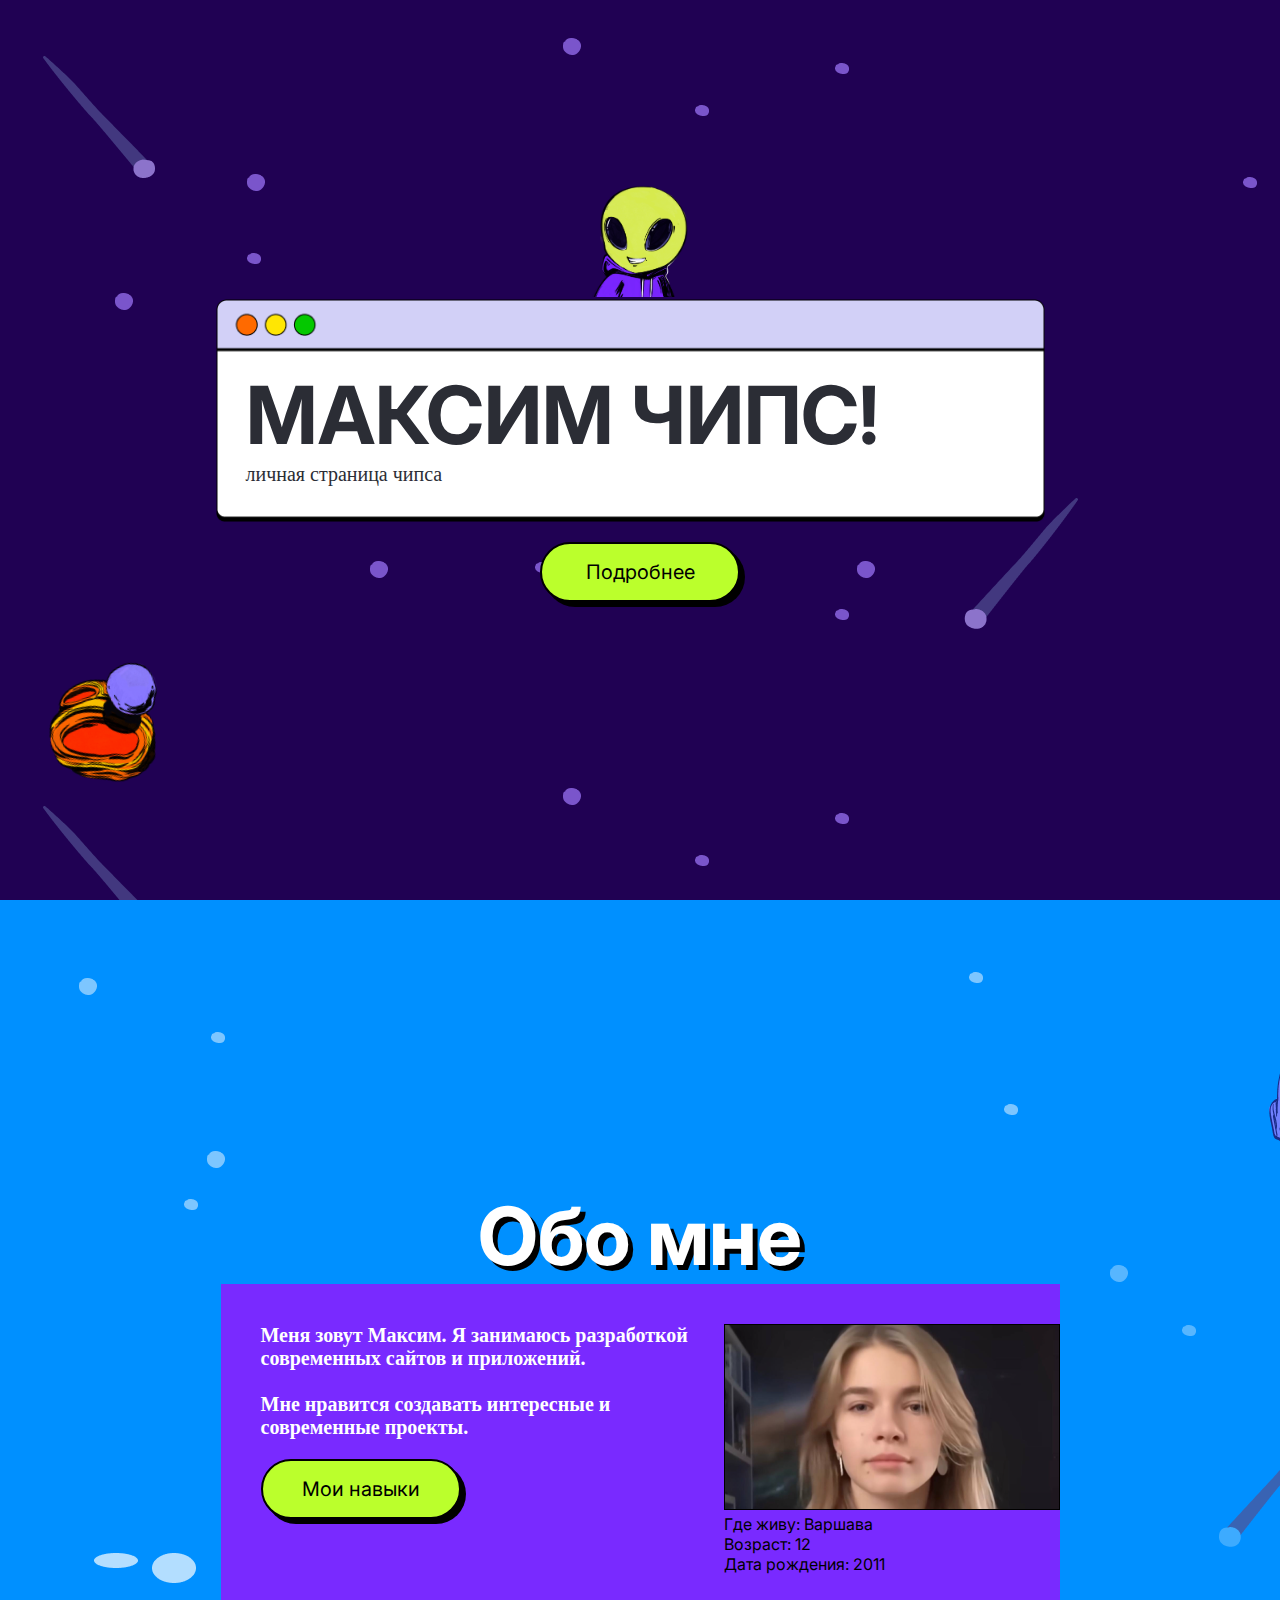
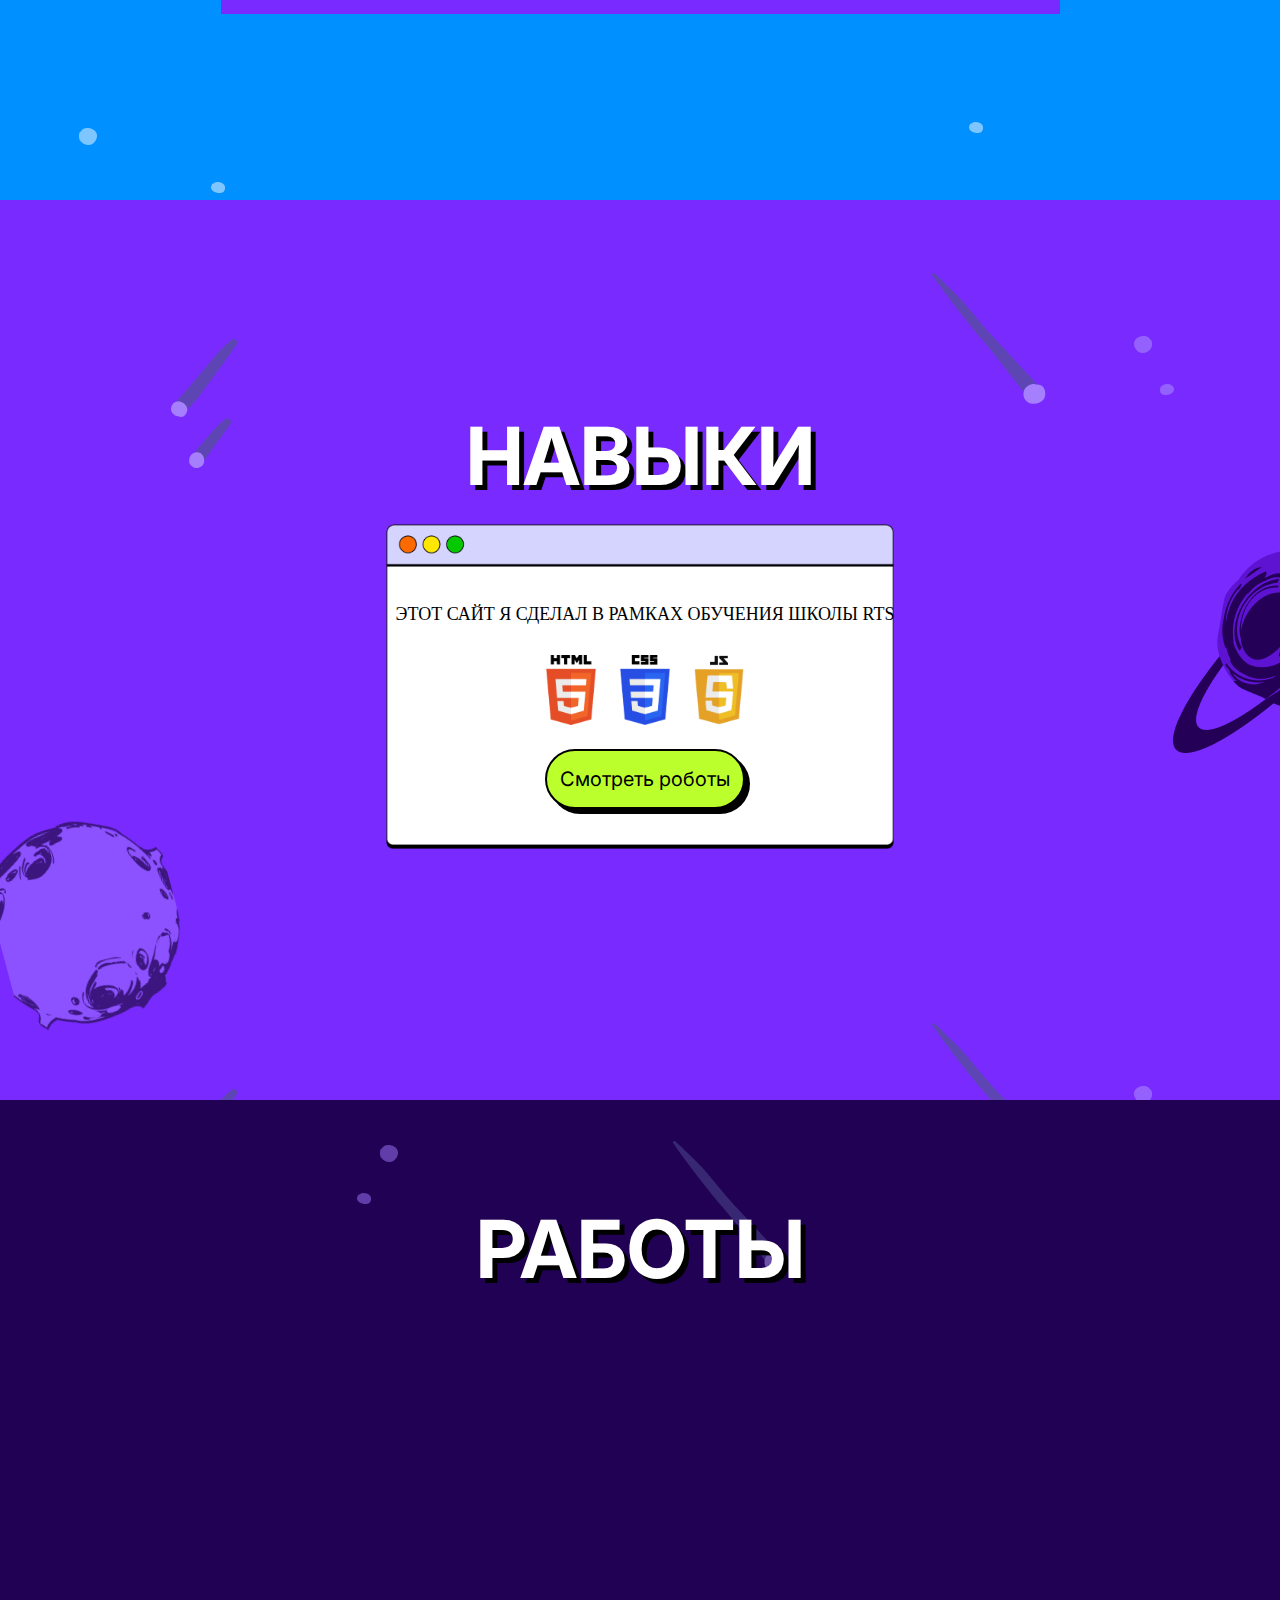
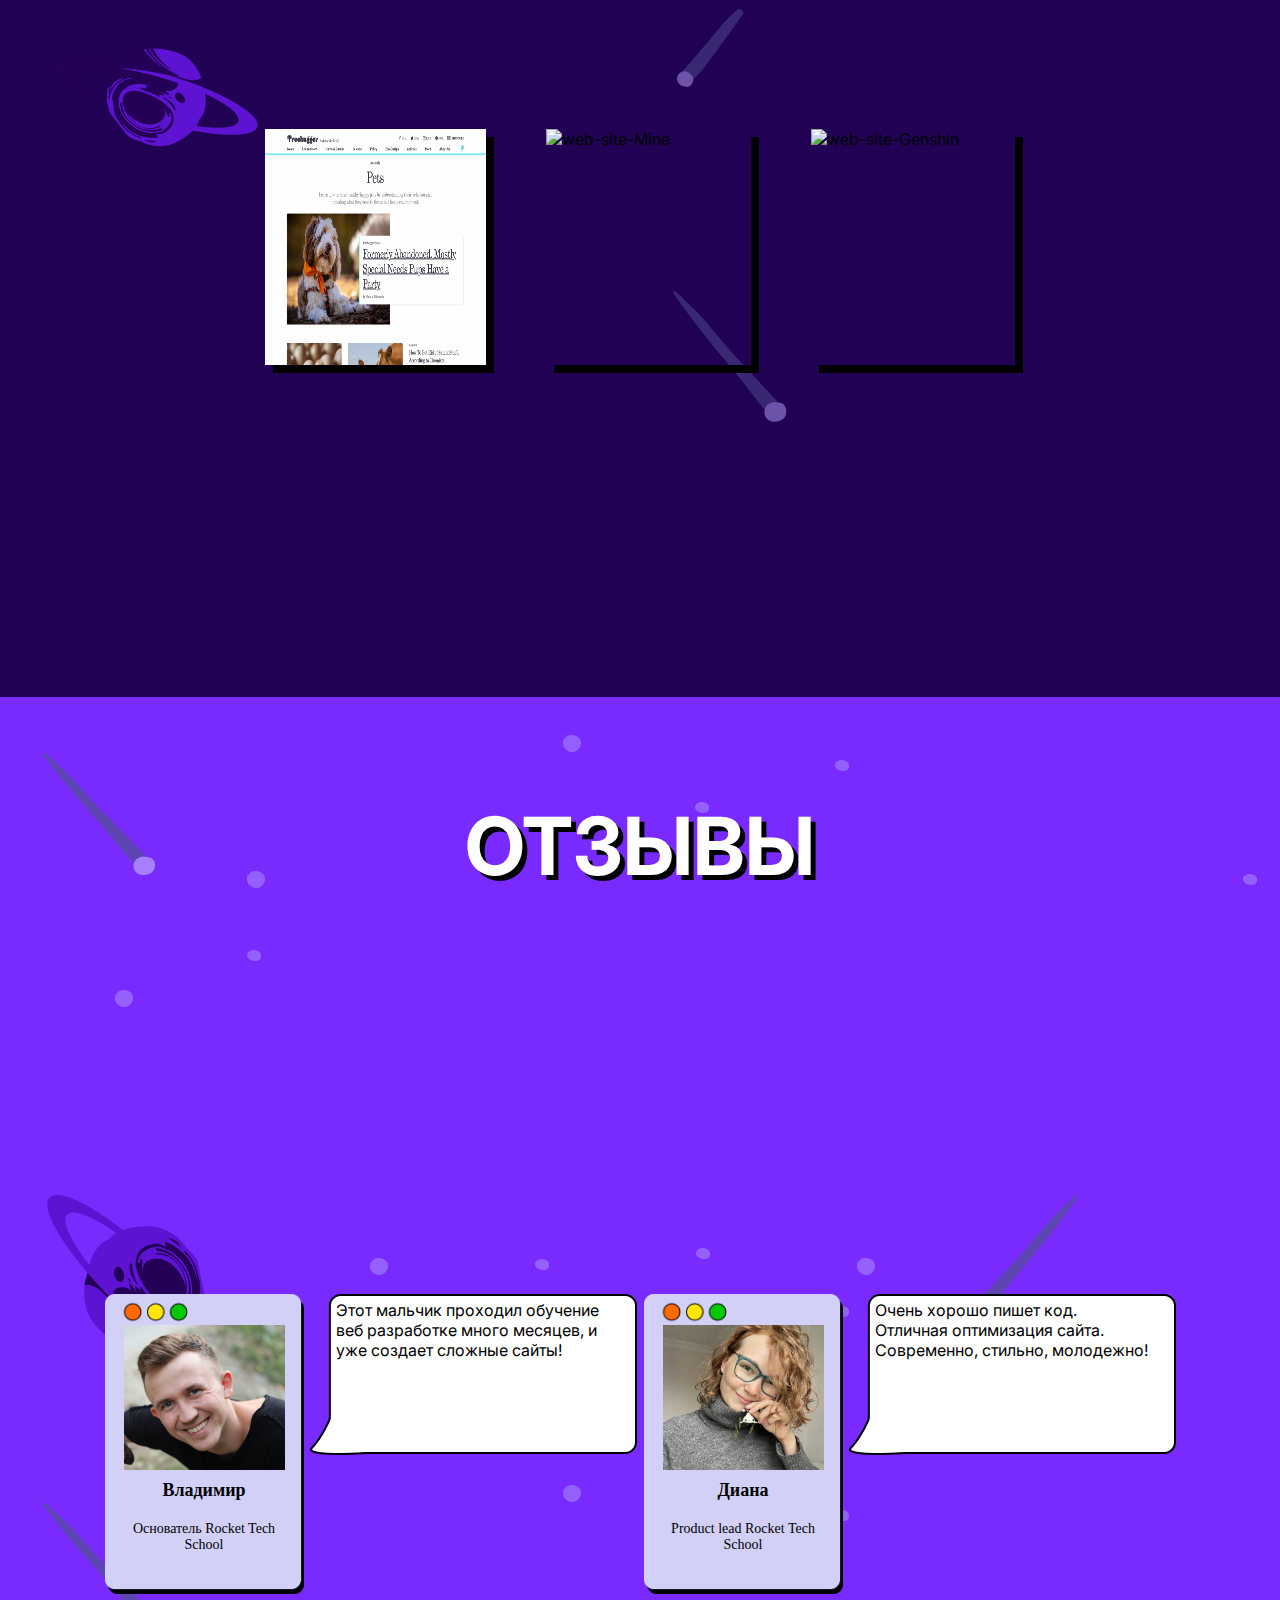
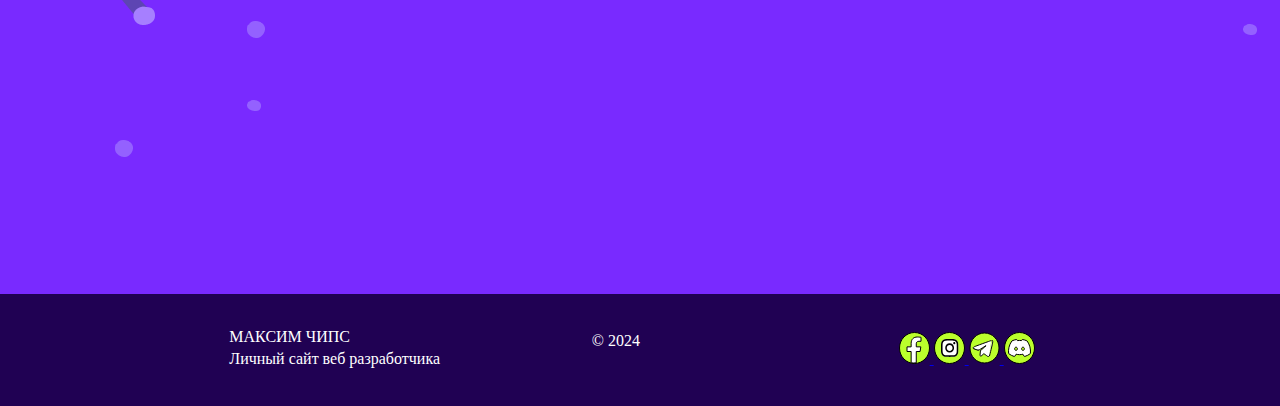
==== index.html @ 8146af8f "vse-sektsii" ====
<!DOCTYPE html>
<html lang="en">

<head>
    <meta charset="UTF-8">
    <meta name="viewport" content="width=device-width, initial-scale=1.0">
    <link rel="preconnect" href="https://fonts.googleapis.com">
    <link rel="preconnect" href="https://fonts.gstatic.com" crossorigin>
    <link href="https://fonts.googleapis.com/css2?family=Inter:wght@100..900&display=swap" rel="stylesheet">
    <link rel="stylesheet" href="style.css">
    <title href="img/css.png">сайтик</title>
</head>

<body>
    <section id="main">
        <div id="blocks" class="block">
            <div class="main-content">
                <img src="img/maskot.png" class="maskot" width="125">
                <div class="napis">
                    <h1 class="main-title">
                        МАКСИМ ЧИПС!
                    </h1>
                    <p class="main-subtitle">
                        личная страница чипса
                    </p>
                </div>
            </div>
            <div id="button">
                <a href="#">Подробнее</a>
            </div>
        </div>
        <div class="moving-planet">
        </div>
    </section>
    <section id="about">
        <div id="blocks" class="about-block">
            <h2 class="title">Обо мне</h2>
            <div class="about-content">
                <div class="about-text">
                    <p class="about-title"> Меня зовут Максим. Я занимаюсь разработкой современных сайтов и приложений.
                        <br><br> Мне нравится создавать интересные и современные проекты.
                    </p>
                    <div id="button">
                        <a href="#">Мои навыки</a>
                    </div>
                </div>
                <div class="about-card">
                    <img src="img/photo.png">
                    <p>Где живу: Варшава</p>
                    <p>Возраст: 12</p>
                    <p>Дата рождения: 2011</p>
                </div>
            </div>
        </div>
    </section>
    <section id="skills">
        <div id="blocks" class="skills-block">
            <h2 class="title" id="skills-block-title">
                НАВЫКИ
            </h2>
            <div class="skills-content">
                <div class="skills-card">
                    <p>ЭТОТ САЙТ Я СДЕЛАЛ
                        В РАМКАХ ОБУЧЕНИЯ ШКОЛЫ RTS</p>
                    <div id="languages">
                        <img src="img/html.png" alt="HTML" width="70">
                        <img src="img/css.png" alt="CSS" width="70">
                        <img src="img/js.png" alt="JS" width="70">
                    </div>
                    <div id="button">
                        <a href="#">Смотреть роботы</a>
                    </div>
                </div>
            </div>
            <div class="moving-planet2">
            </div>
        </div>
        </div>
    </section>
    <section id="works">
        <h2 class="title" id="works-title"> РАБОТЫ</h2>
        <div id="blocks" class="works-block">
            <div id="imgs">
                <img src="img/work1.png" alt="web-site-Pets" id='umg'>
                <img src="img/work2.png" alt="web-site-Mine" id='umg'>
                <img src="img/work3.png" alt="web-site-Genshin" id='umg'>
            </div>
        </div>
    </section>
    <section id="comments">
        <h2 class="title" id="comments-title">
            ОТЗЫВЫ
        </h2>
        <div id="blocks" class="comments-block">
            <div class="comments-block">
                <div class="comment-card">
                    <img src="img/photo1.png">
                    <h3>Владимир</h3>
                    <p>Основатель Rocket Tech School</p>
                </div>
                <div class="comment">
                    Этoт мальчик проходил обучение веб разработке много месяцев, и уже создает сложные сайты!
                </div>
                <div class="comment-card">
                    <img src="img/photo2.png">
                    <h3>Диана</h3>
                    <p>Product lead Rocket Tech School</p>
                </div>
                <div class="comment">
                    Очень хорошо пишет код. Отличная оптимизация сайта. Современно, стильно, молодежно!
                </div>
            </div>
        </div>
    </section>
    <footer>
        <div class="footer-info">
            <p>МАКСИМ ЧИПС</p>
            <p>Личный сайт веб разработчика</p>
        </div>
        <div class="footer-year">
            <p>© 2024</p>
            <div class="footer-links">
                <a href="#"> <img src="img/facebook.svg"> </a>
                <a href="#"> <img src="img/instagram.svg"> </a>
                <a href="#"> <img src="img/telegram.svg"> </a>
                <a href="#"> <img src="img/discord.svg"> </a>
            </div>
        </div>
    </footer>

</body>
<script src="main.js"></script>

</html>
---- style.css ----
* {
    margin: 0;
    padding: 0;
    box-sizing: border-box;
}

body {
    margin: 0;
    font-family: 'inter', sans-serif;
}

section {
    background: no-repeat center cover;
    min-height: 100vh;
    position: relative;
}

#main {
    background-image: url(img/bgMAIN.png);
}

#about {
    background-image: url(img/bgABOUT.png);
}

#skills {
    background-image: url(img/bgSKILLS.png);
}

#works {
    background-image: url(img/bgWORKS.png);
}

#comments {
    background-image: url(img/bgCOMMENTS.png);
}

#blocks {
    display: flex;
    justify-content: center;
    align-items: center;
    flex-direction: column;
    height: 100vh;
    position: relative;
}

.maskot {
    position: absolute;
    top: -118px;
    left: 50%;
    transform: translateX(-50%);
}

.main-block {
    flex-direction: column;
    height: 100vh;
}

.main-content {
    background-image: url(img/form1.png);
    background-repeat: no-repeat;
    background-size: contain;
    width: 849px;
    height: 223px;
    position: relative;
}


.main-title {
    padding-top: 67px;
    color: #2B2D35;
    font-size: 80px;
}

.main-subtitle {
    color: #2B2D35;
    font-size: 20px;
    font-family: 'Comfortaa';
}

#button {
    width: 200px;
    height: 60px;
    border-radius: 100px;
    border: 2px solid #000;
    background: #BBFF2C;
    display: grid;
    justify-content: center;
    align-items: center;
    box-shadow: 5px 5px 0 #000000;
    margin-top: 20px;
    transition-duration: 0.3s;
}

#button a {
    font-size: 20px;
    text-decoration: none;
    color: #000000;
}

#button:hover {
    background-color: #78ae04;
}

.napis {
    padding-left: 30px;
}

.moving-planet {
    background: url(img/moving-planet.png) no-repeat;
    width: 200px;
    height: 230px;
    transform: rotate(-15deg);
    position: absolute;
    bottom: 30px;
    left: 30px;
    animation-name: move-planet;
    animation-duration: 1.5s;
    animation-iteration-count: infinite;
    animation-direction: alternate;
}

@keyframes move-planet {
    from {
        transform: translateY(0px)
    }

    to {
        transform: translateY(70px)
    }
}

.title {
    padding-top: 100px;
    text-align: center;
    color: #FFF;
    font-size: 80px;
    text-shadow: 5px 5px 0 #000000;
}

.about-content {
    /* width: 35%;
    height: 270px; */
    padding-block: 40px;
    /* padding-inline создаёт падинг в право и лево */
    background: #792AFF;
    padding-left: 40px;
    position: relative;
    display: flex;
}

.about-title {
    color: #FFF;
    font-size: 20px;
    font-weight: 700;
    max-width: 463px;
    margin-bottom: 20px;
    font-family: 'Comfortaa';
}

.skills-card {
    background-image: url(img/form3.png);
    background-repeat: no-repeat;
    background-size: contain;
    height: 450px;
    display: flex;
    flex-direction: column;
    align-items: center;
    margin-top: 100px;
    margin: 20px;
    padding-left: 10px;
}

.skills-card p {
    color: #000;
    font-size: 18px;
    margin-top: 80px;
    margin-bottom: 30px;
    text-align: center;
    max-width: 500px;
    font-family: 'Comfortaa';
}

.moving-planet2 {
    background: url(img/moving-planet2.png) no-repeat;
    width: 180px;
    height: 230px;
    transform: rotate(-15deg);
    position: absolute;
    bottom: 50px;
    left: 1px;
    animation-name: move-planet;
    animation-duration: 1.5s;
    animation-iteration-count: infinite;
    animation-direction: alternate;
}

#works-title {
    position: static;
    /* top: -300px; */
    padding-bottom: 100px;
}

#imgs {
    display: flex;
    gap: 20px;
    /* text-align: center; */
}

#umg {
    margin: 0 20px;
    width: 28%;
    box-shadow:
        8px 8px 0 #000000;
}

#comments-title {
    padding-bottom: 100px;
}

.comments-block {
    max-width: 1150px;
    margin: auto;
    display: flex;
    gap: 6px;
}

.comment-card {
    background-image: url(img/card.png);
    background-repeat: no-repeat;
    background-position: center;
    background-size: contain;
    height: 300px;
    display: flex;
    flex-direction: column;
    justify-content: center;
    align-items: center;
    max-width: 200px;
}

.comment-card h3 {
    font-size: 18px;
    font-family: 'Comfortaa';
    padding: 10px;
}

.comment-card p {
    font-size: 14px;
    font-family: 'Comfortaa';
    padding: 10px 20px;
    text-align: center;
}

.comment {
    background-image: url(img/comment.png);
    background-repeat: no-repeat;
    background-position: center;
    background-size: contain;
    display: flex;
    width: 327px;
    height: 161px;
    padding-inline: 26px;
    padding-block: 6px;
}

.comment p {
    font-family: 'Comfortaa';
    font-size: 20px;
    max-width: 250px;
    display: flex;
    padding-block: 6px;
    padding-inline: 26px;
}

/* LOL */
footer {
    /* я тут  */
    background-color: #200153;
    height: 112px;
    display: flex;
    justify-content: space-around;
    align-items: center;
    color: white;
}
.footer-info p{
    font-family: 'Comfortaa';
    padding-bottom: 4px;
}
.footer-year p{
    font-family: 'Comfortaa';
    position: absolute;
    right: 50%;  
    bottom: none;
}
.footer-links{
    margin-right: 16px;
}
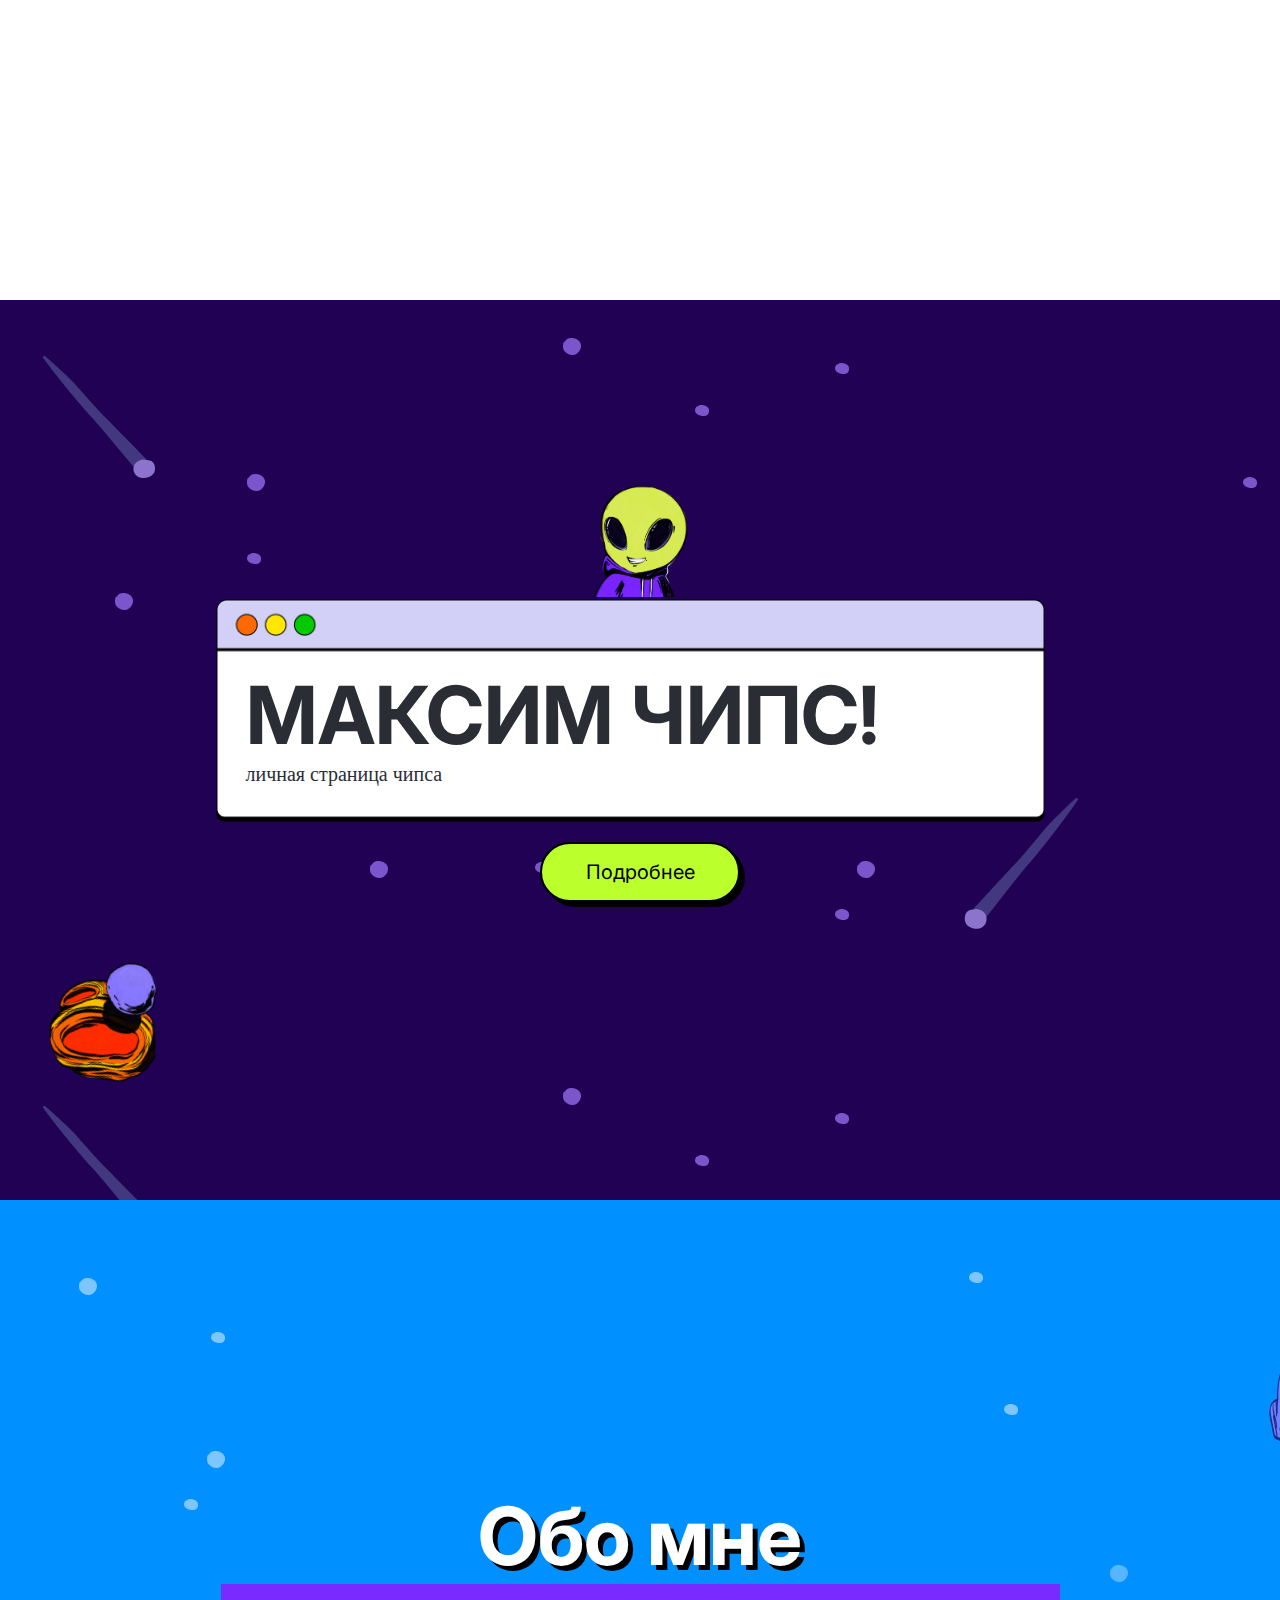
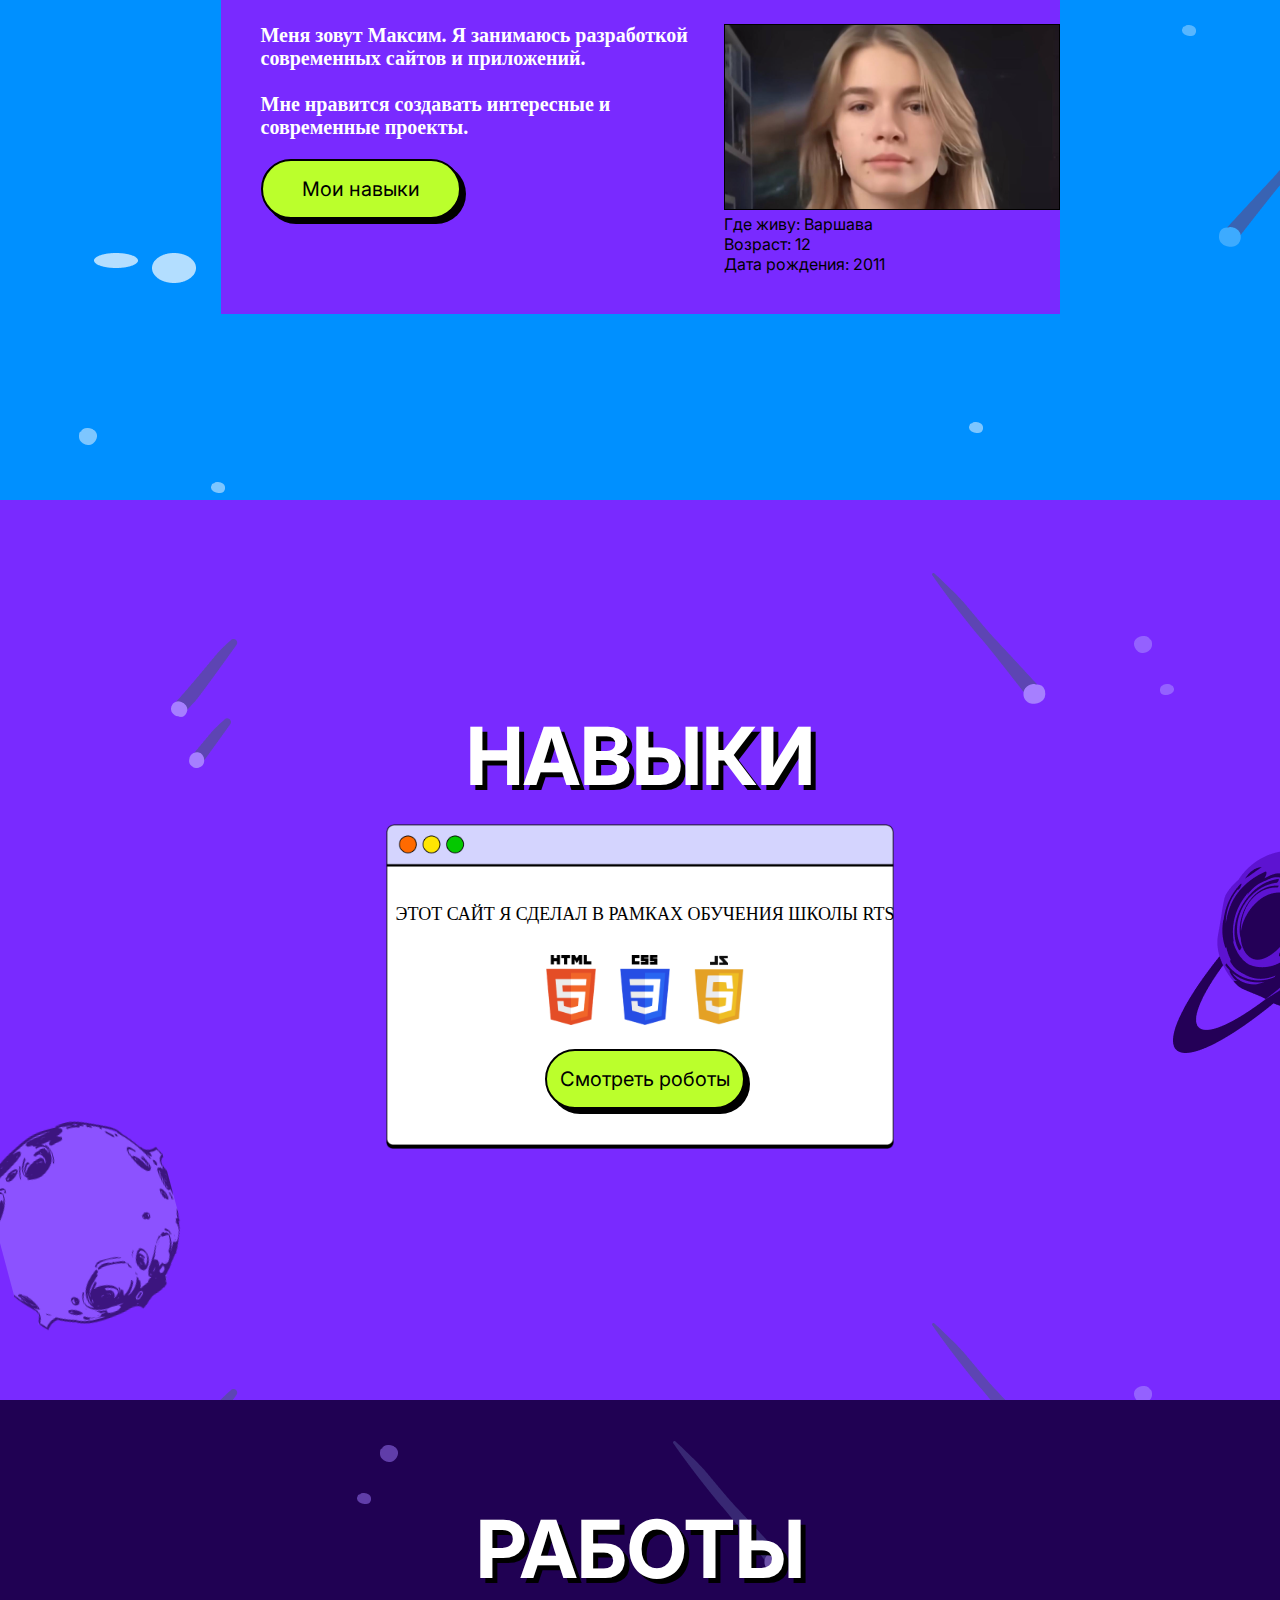
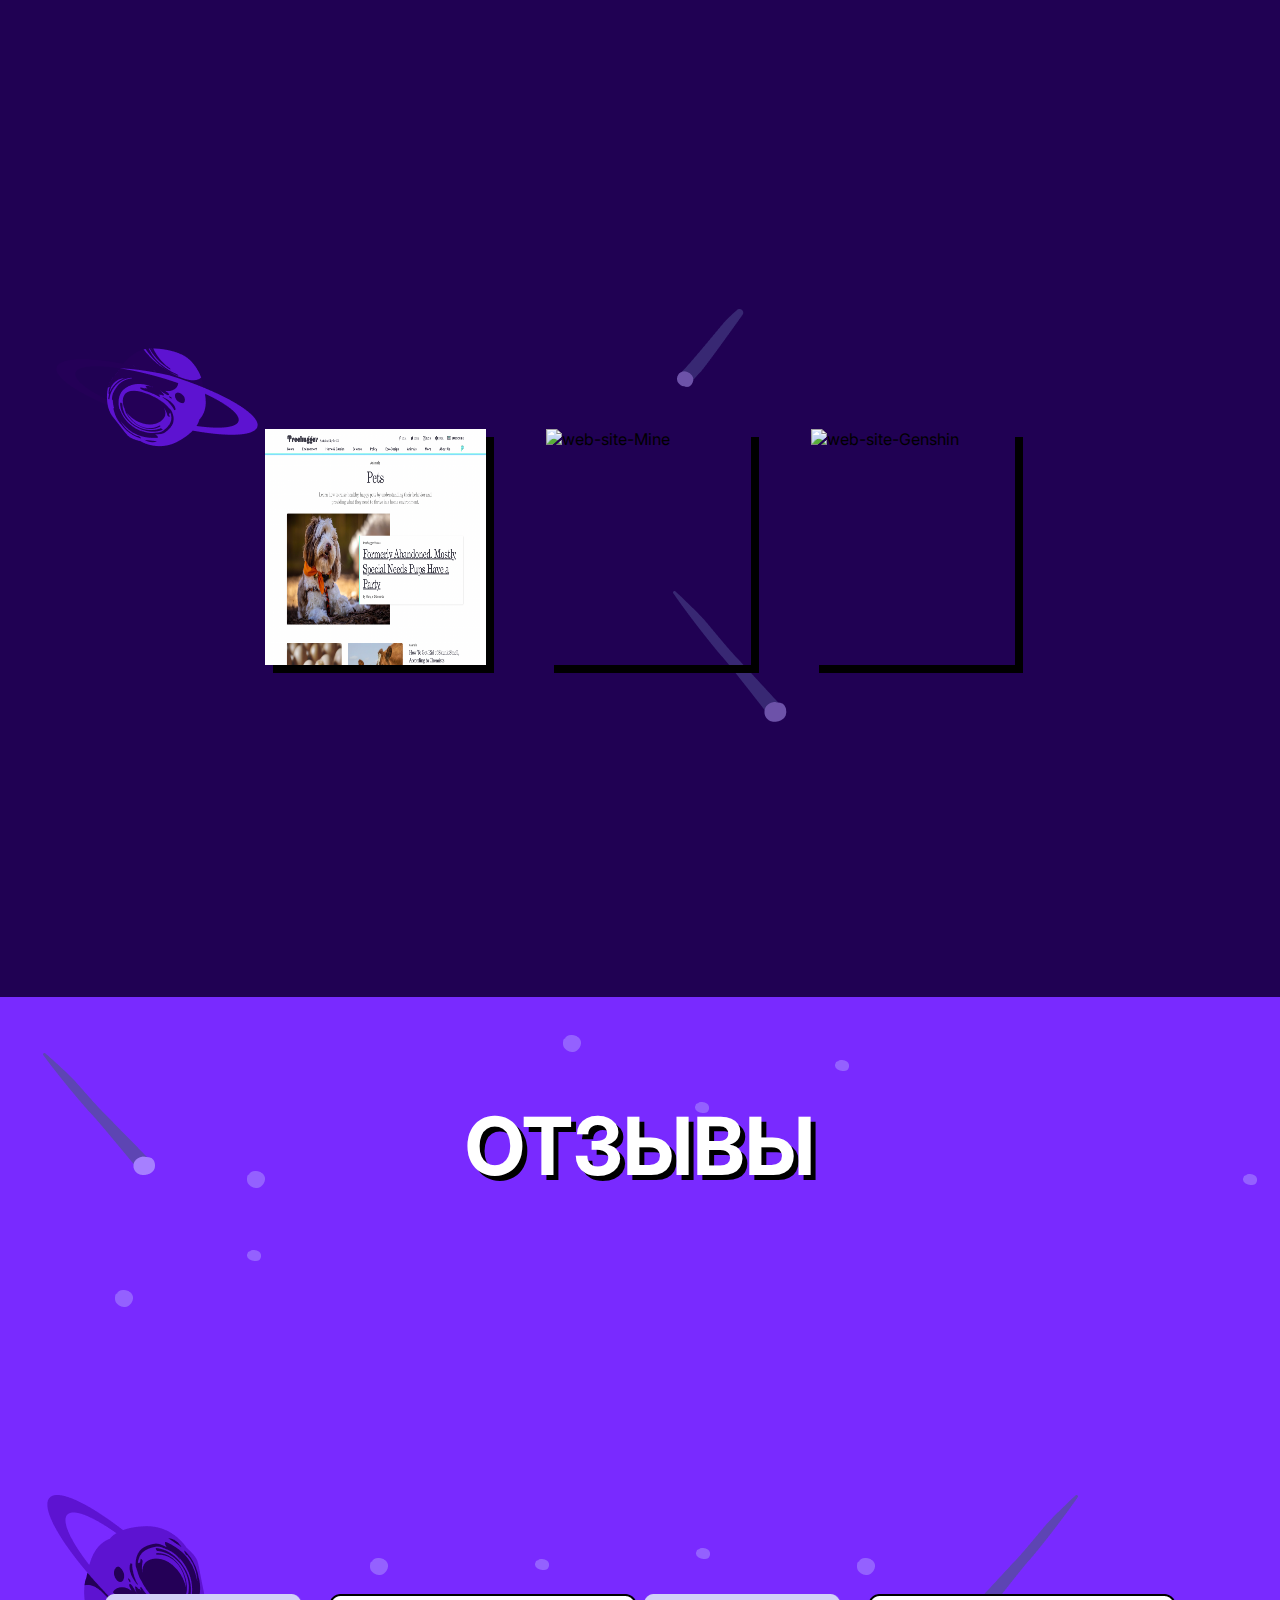
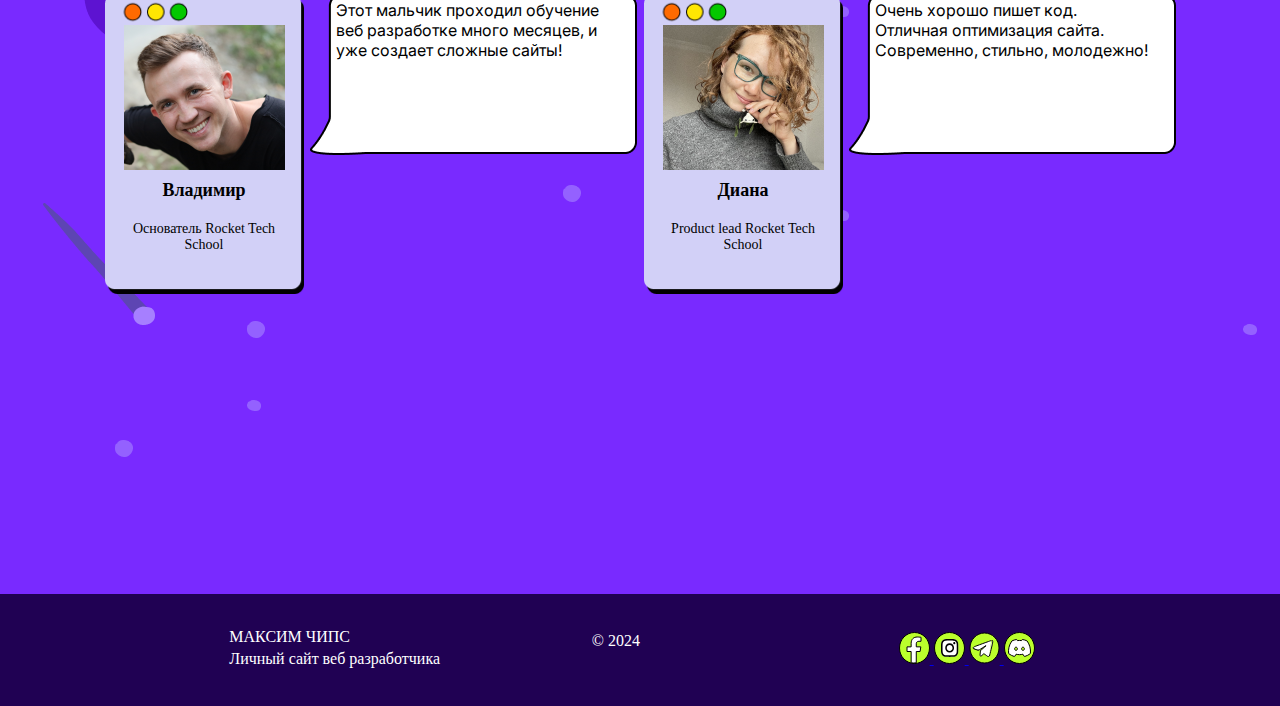
==== commit aa7a2025: "all sections" ====
--- a/index.html
+++ b/index.html
@@ -12,6 +12,25 @@
 </head>
 
 <body>
+      <!-- тут свайпер -->
+    <div class="swiper">
+        <!-- Additional required wrapper -->
+        <div class="swiper-wrapper">
+            <!-- Slides -->
+            <div class="swiper-slide"></div>
+            <div class="swiper-slide"></div>
+            <div class="swiper-slide"></div>
+        </div>
+        <!-- If we need pagination -->
+        <div class="swiper-pagination"></div>
+
+        <!-- If we need navigation buttons -->
+        <div class="swiper-button-prev"></div>
+        <div class="swiper-button-next"></div>
+
+        <!-- If we need scrollbar -->
+        <div class="swiper-scrollbar"></div>
+    </div>
     <section id="main">
         <div id="blocks" class="block">
             <div class="main-content">
--- a/style.css
+++ b/style.css
@@ -282,16 +282,25 @@
     align-items: center;
     color: white;
 }
-.footer-info p{
+
+.footer-info p {
     font-family: 'Comfortaa';
     padding-bottom: 4px;
 }
-.footer-year p{
+
+.footer-year p {
     font-family: 'Comfortaa';
     position: absolute;
-    right: 50%;  
+    right: 50%;
     bottom: none;
 }
-.footer-links{
+
+.footer-links {
     margin-right: 16px;
+    flex-direction: ;
+}
+
+.swiper {
+    width: 600px;
+    height: 300px;
 }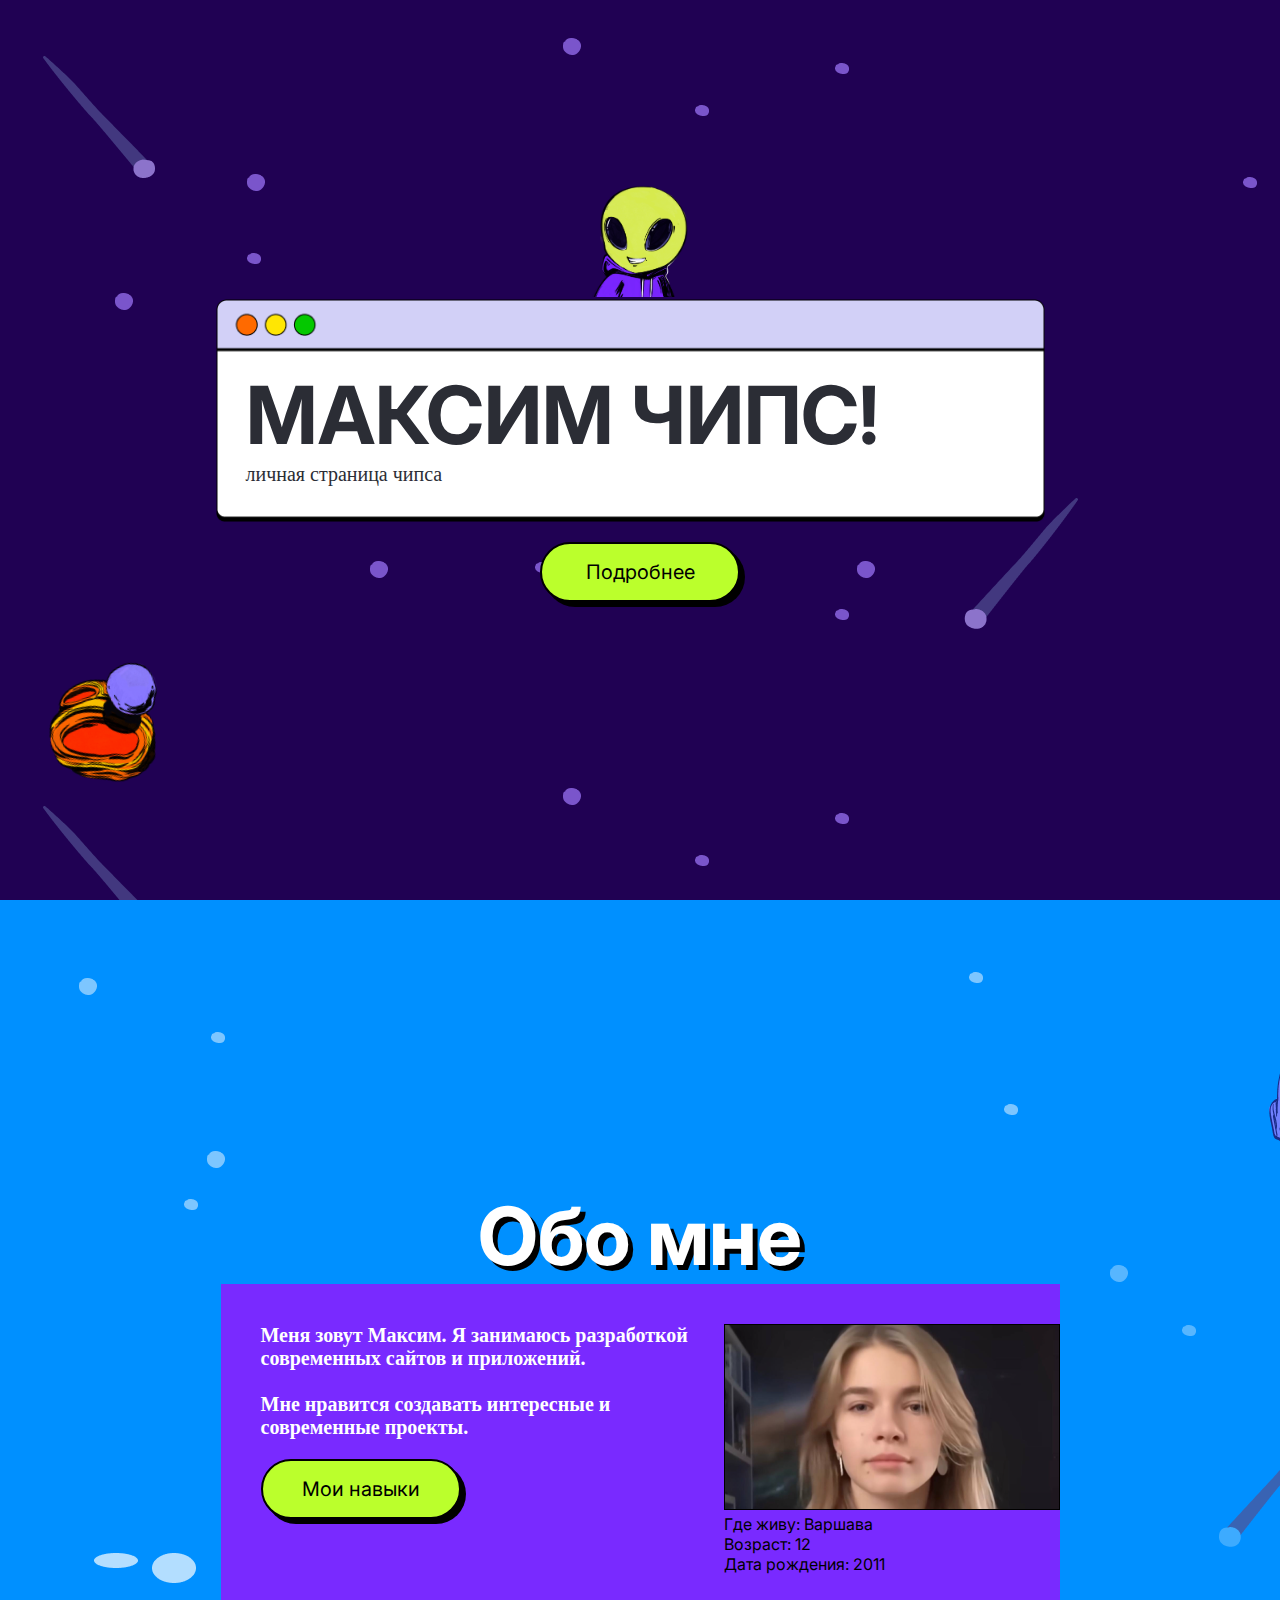
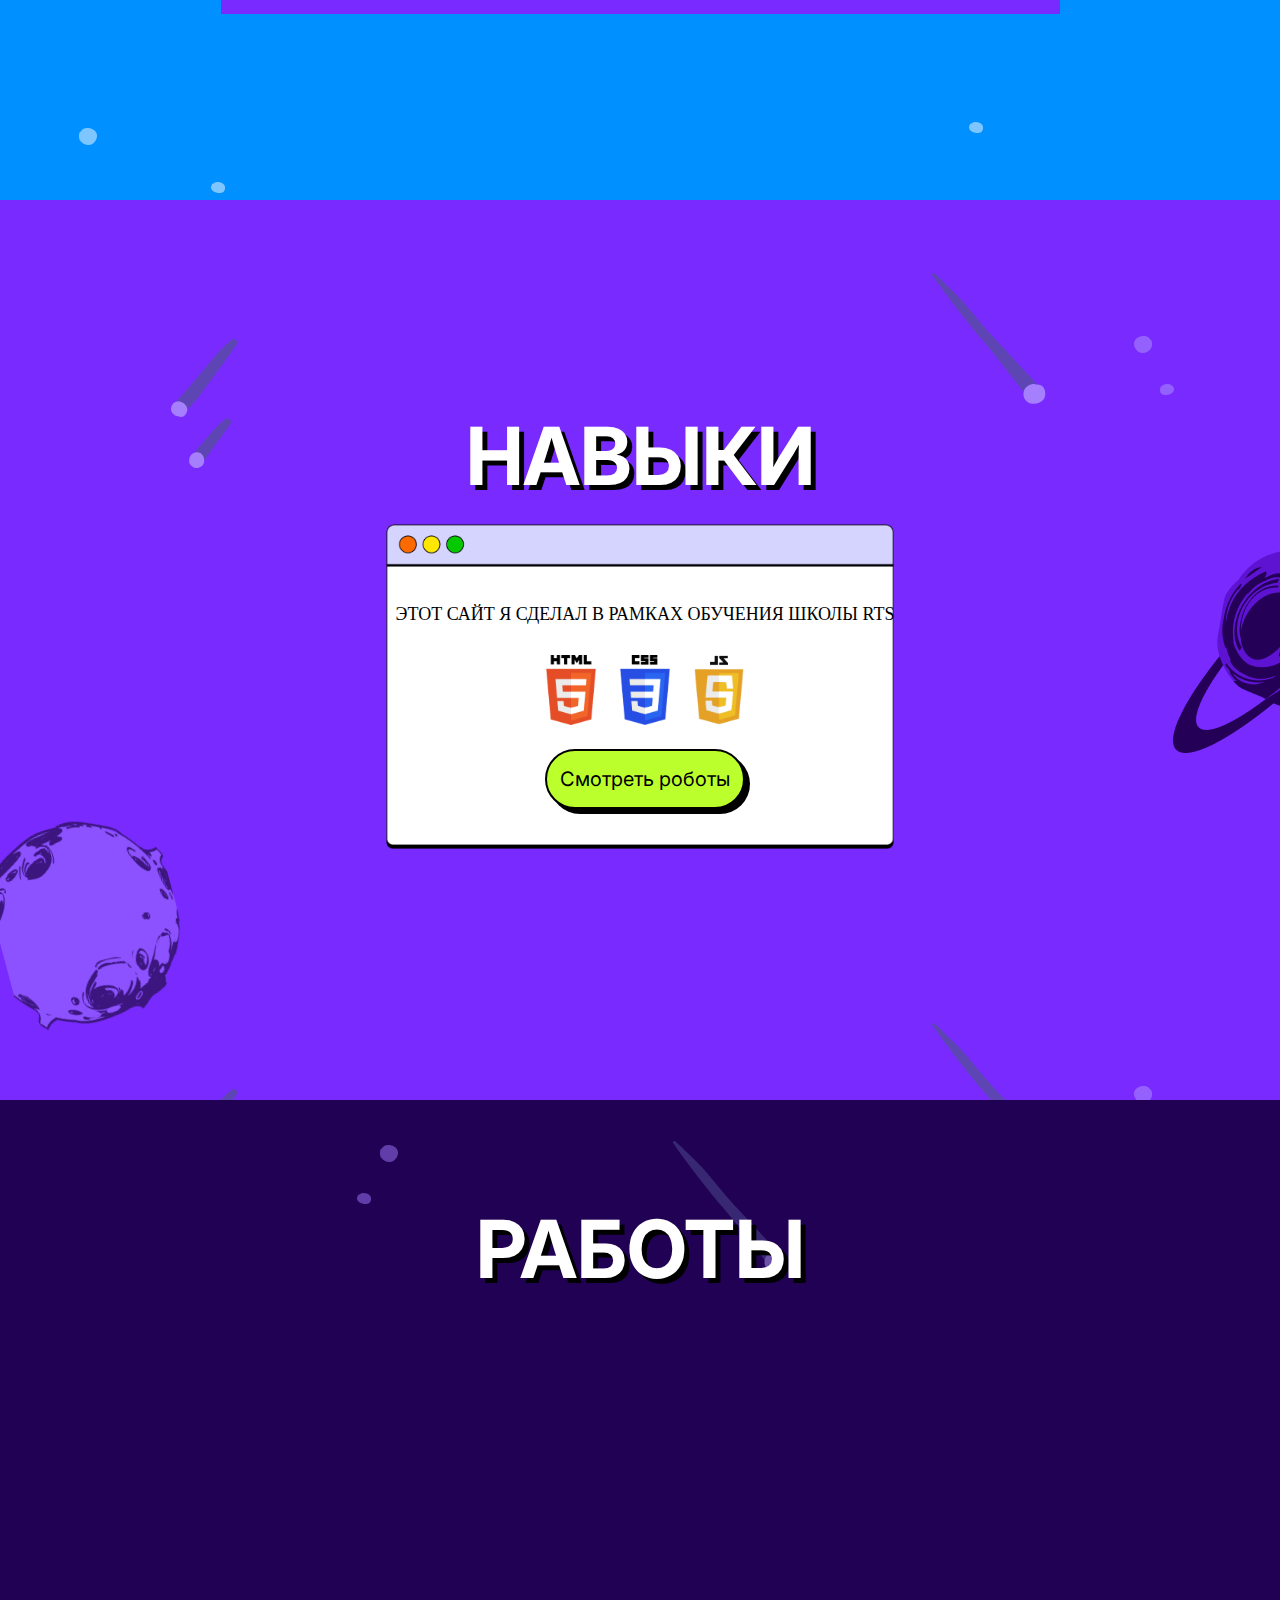
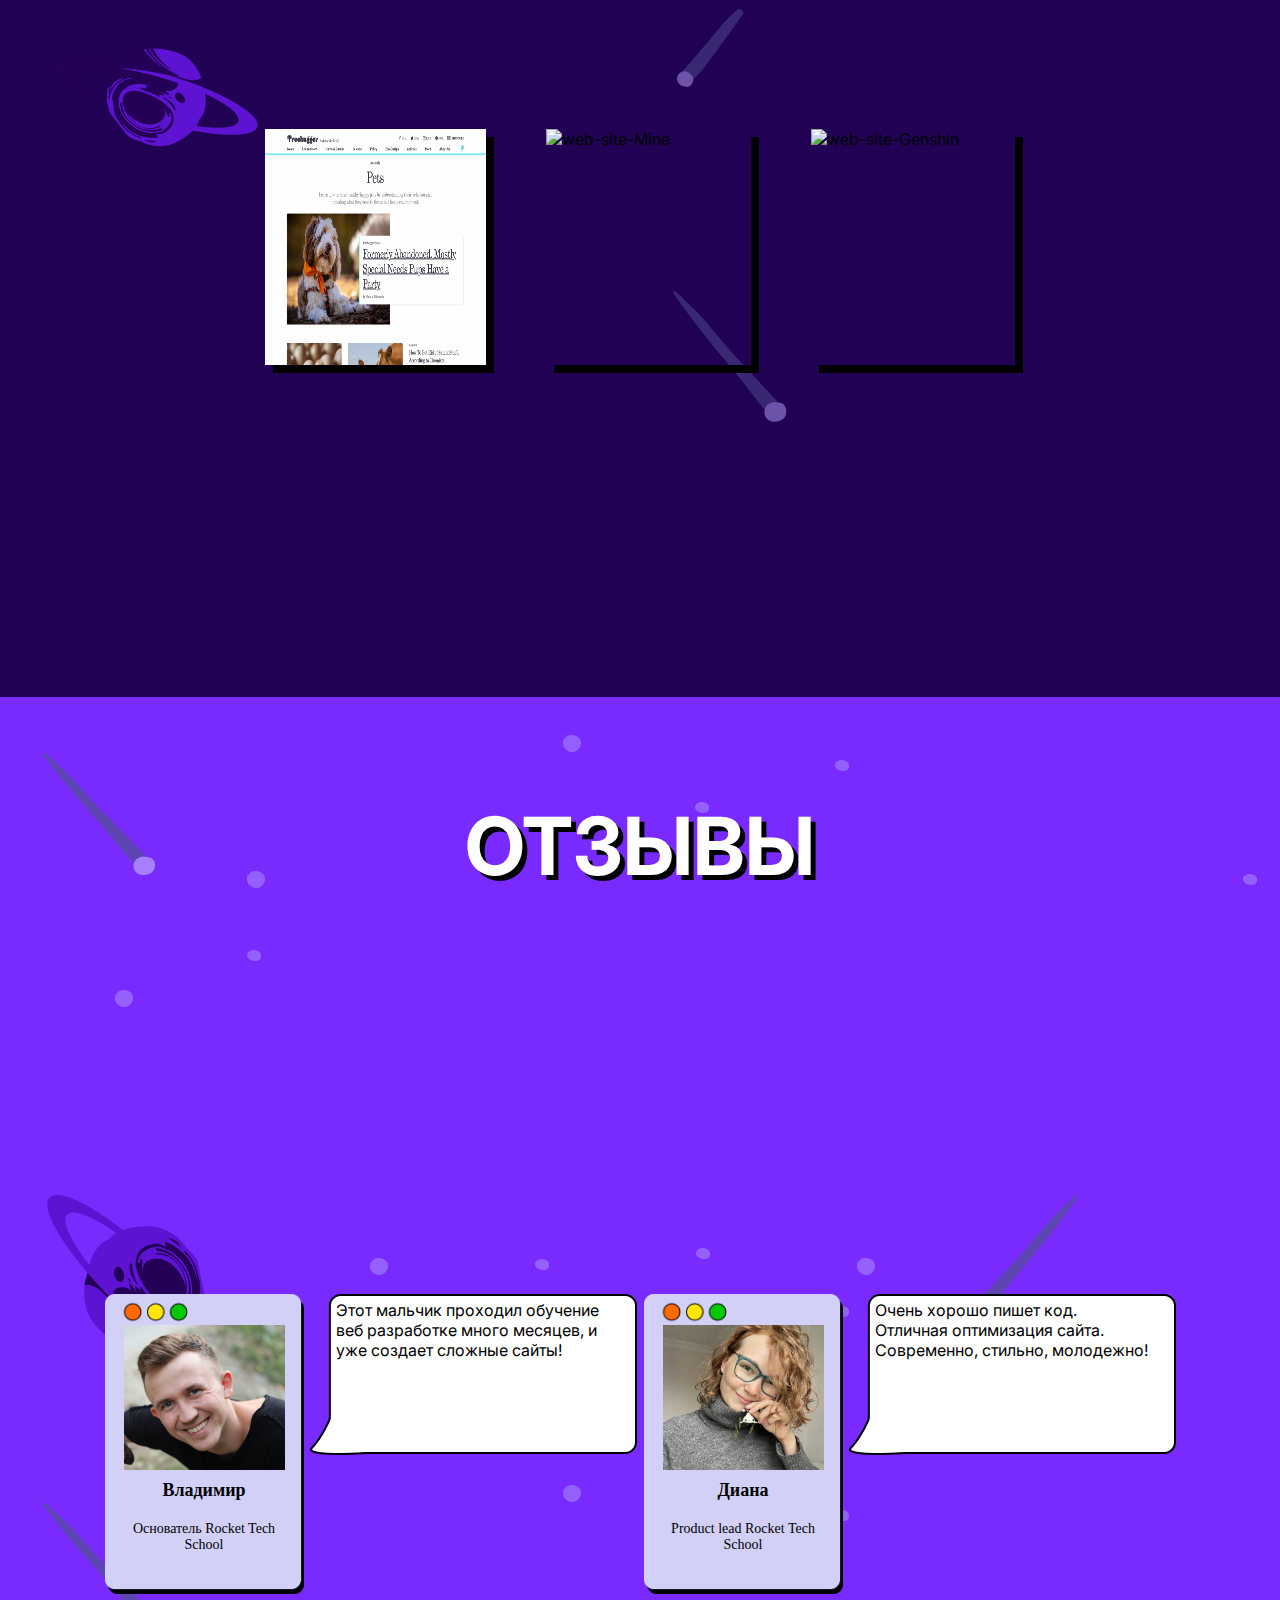
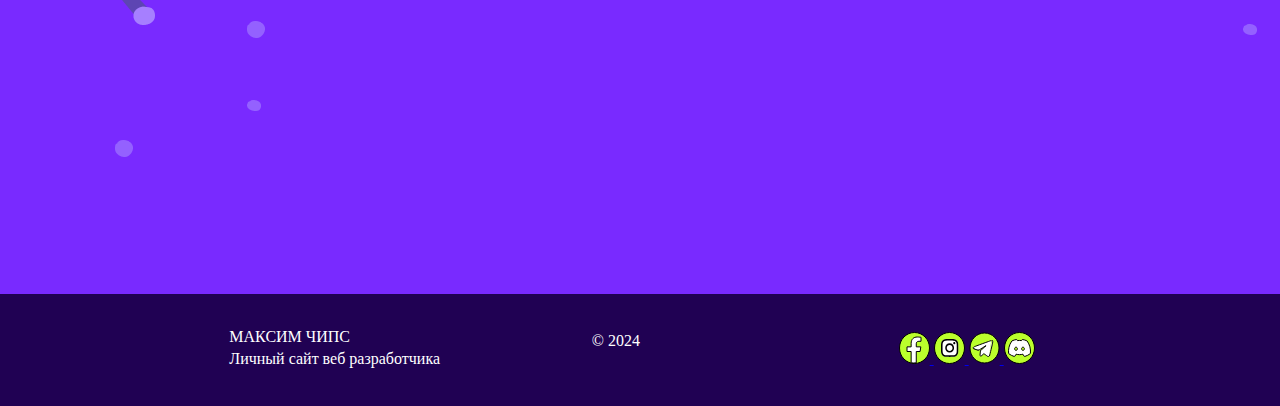
==== commit 515cc574: "one sheobary" ====
--- a/index.html
+++ b/index.html
@@ -12,25 +12,7 @@
 </head>
 
 <body>
-      <!-- тут свайпер -->
-    <div class="swiper">
-        <!-- Additional required wrapper -->
-        <div class="swiper-wrapper">
-            <!-- Slides -->
-            <div class="swiper-slide"></div>
-            <div class="swiper-slide"></div>
-            <div class="swiper-slide"></div>
-        </div>
-        <!-- If we need pagination -->
-        <div class="swiper-pagination"></div>
-
-        <!-- If we need navigation buttons -->
-        <div class="swiper-button-prev"></div>
-        <div class="swiper-button-next"></div>
-
-        <!-- If we need scrollbar -->
-        <div class="swiper-scrollbar"></div>
-    </div>
+    
     <section id="main">
         <div id="blocks" class="block">
             <div class="main-content">
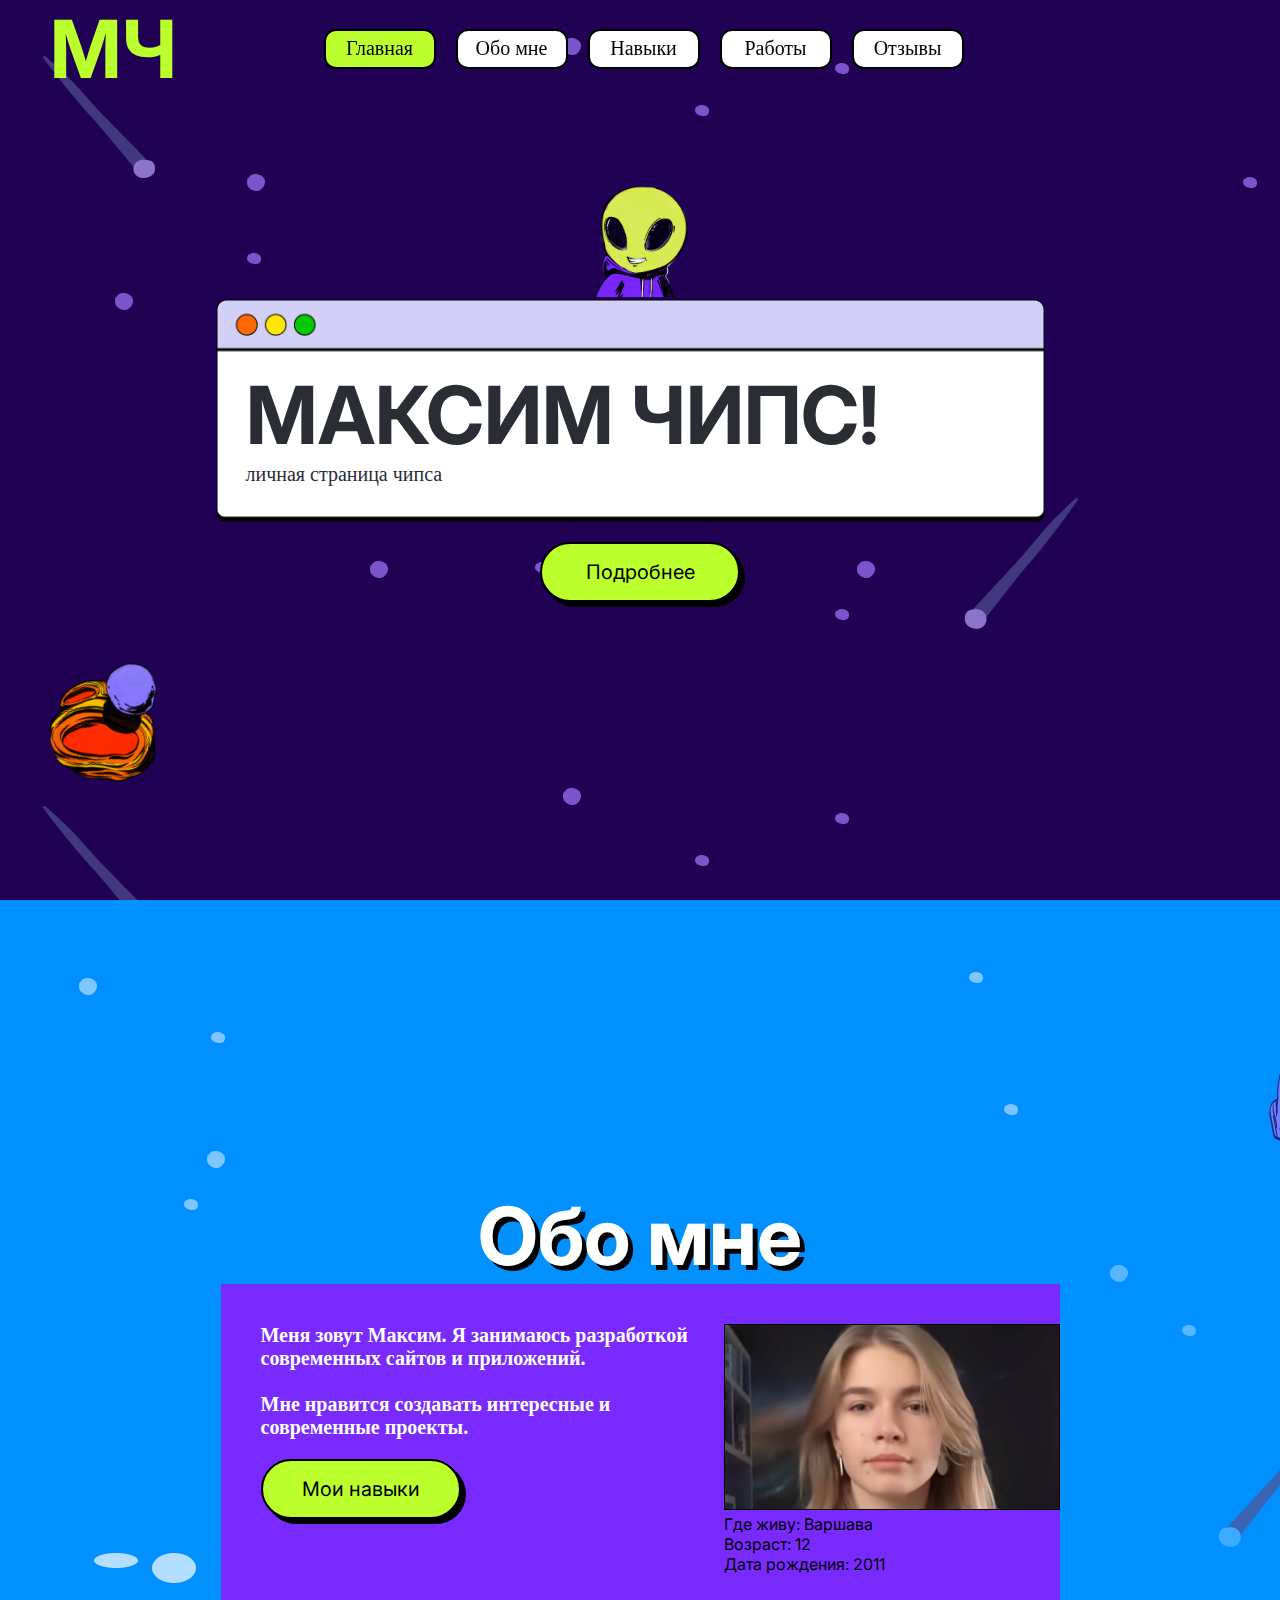
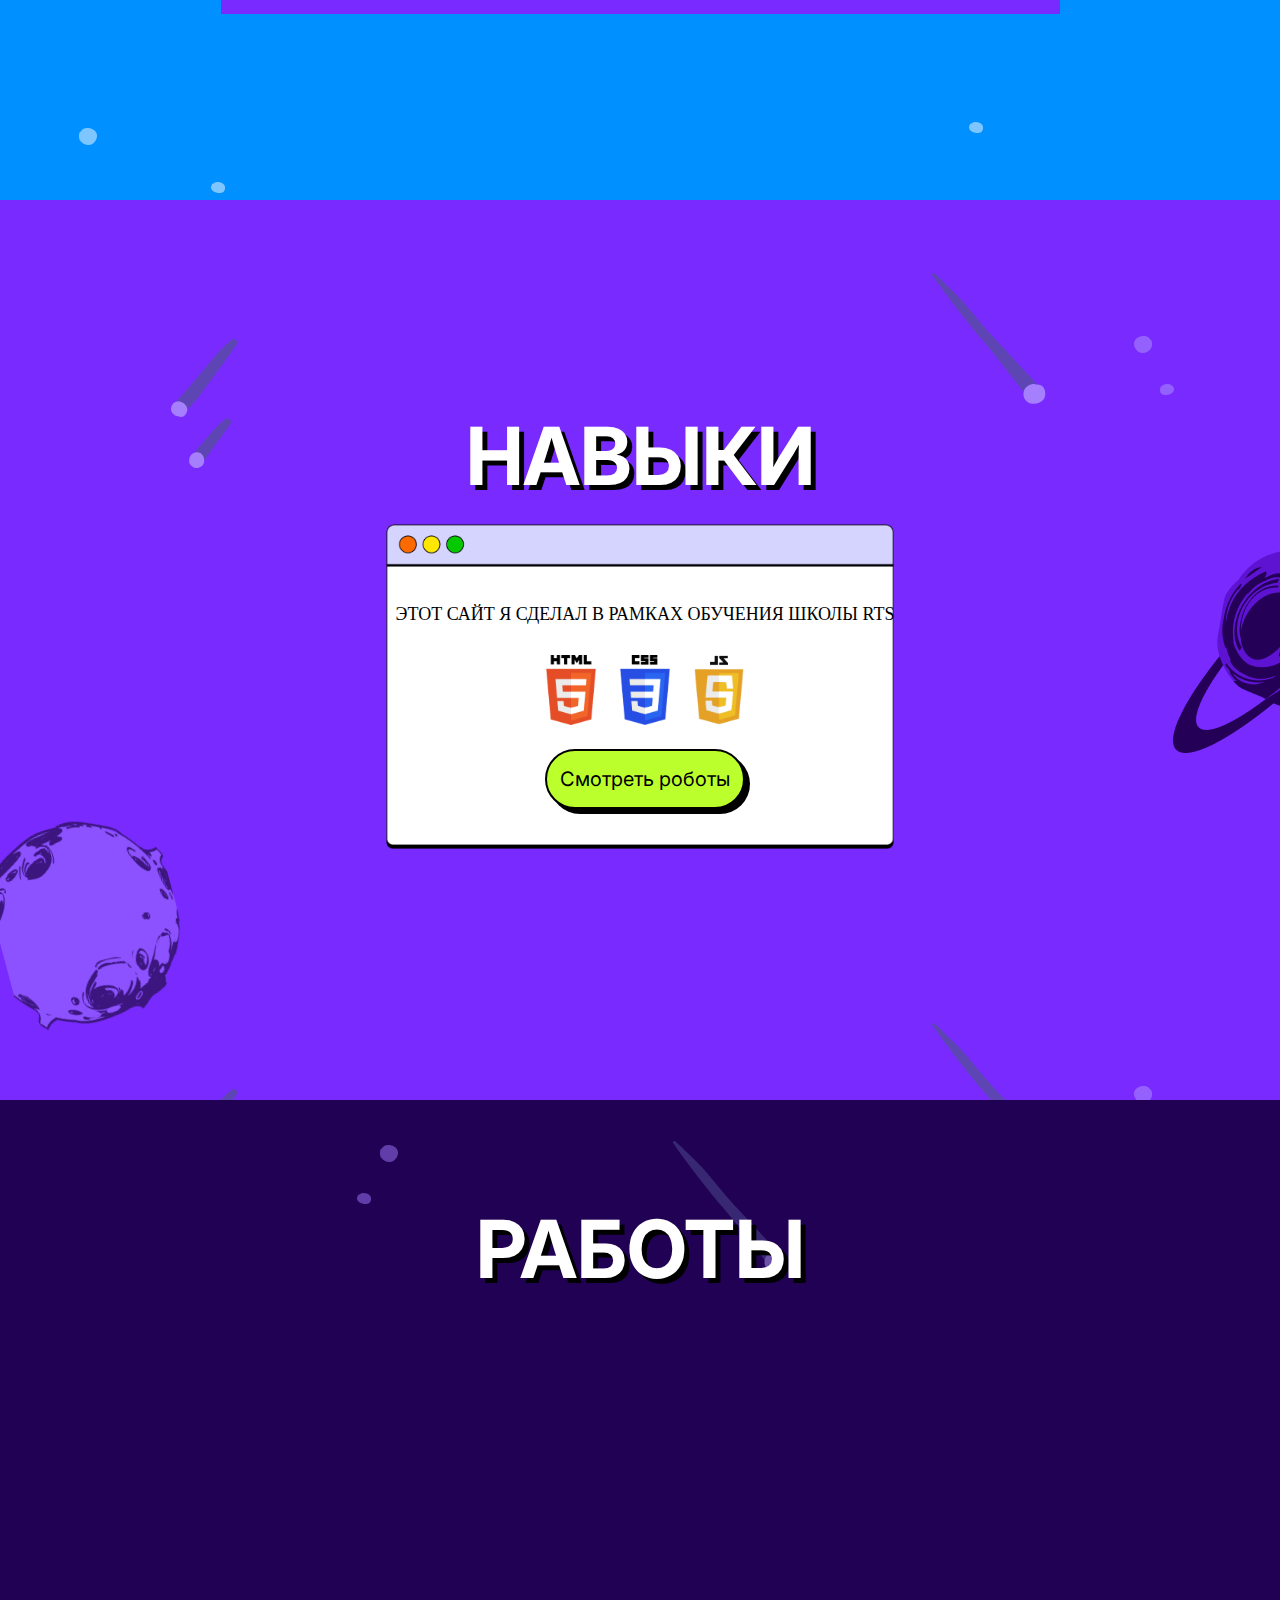
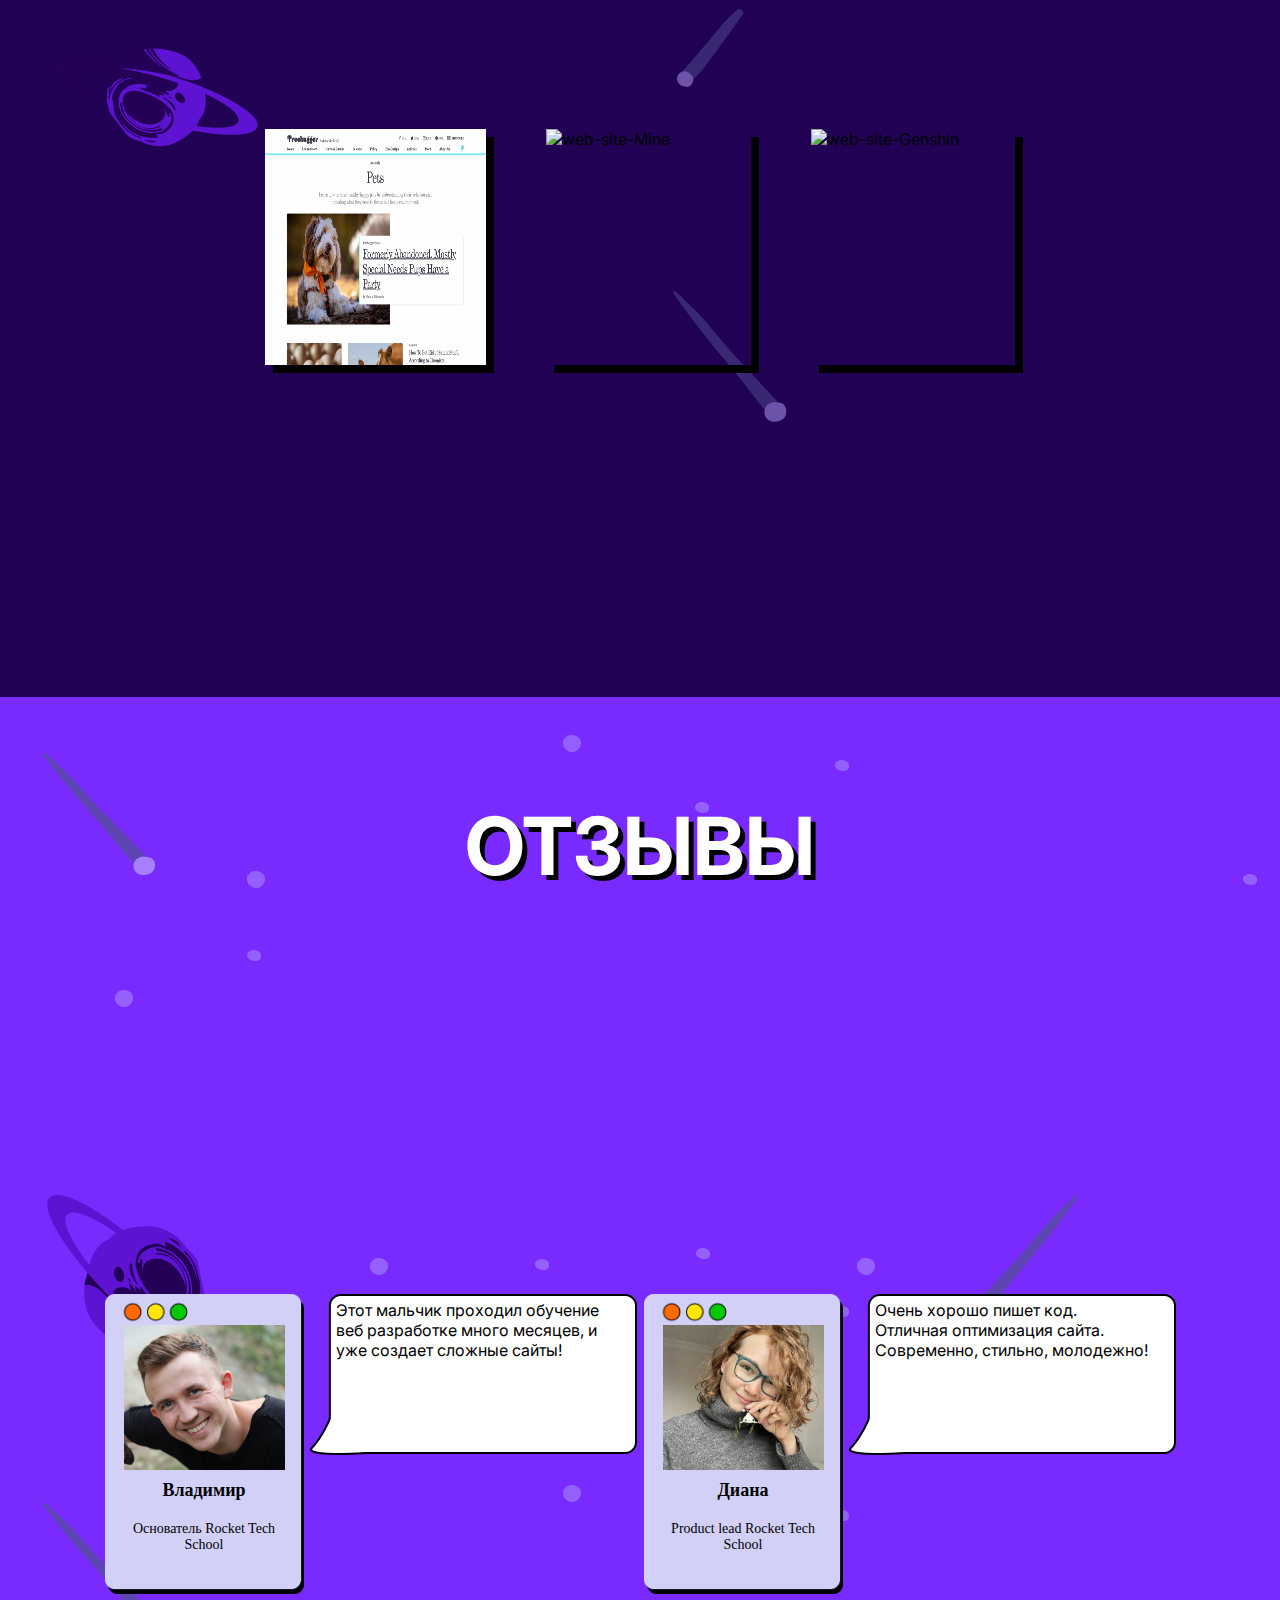
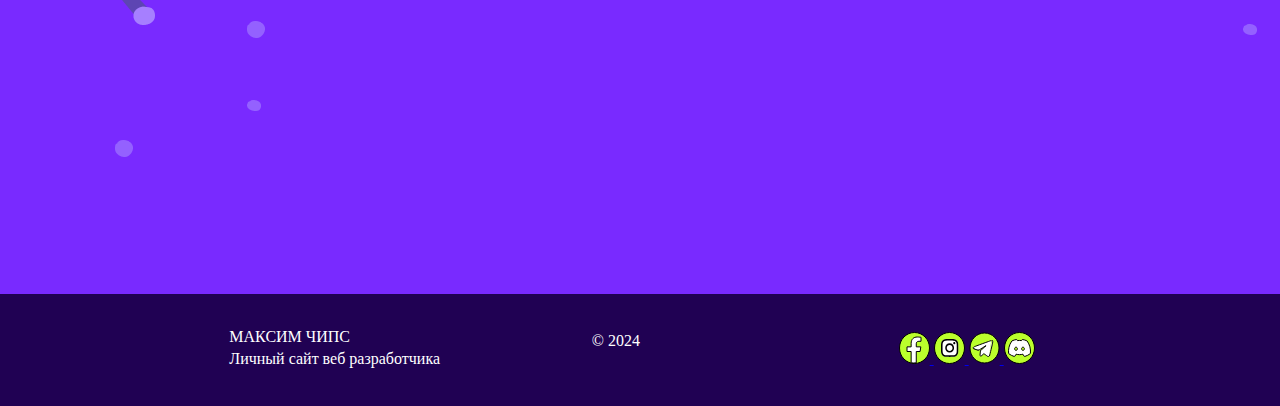
==== commit a771ab30: "js-main" ====
--- a/index.html
+++ b/index.html
@@ -12,7 +12,21 @@
 </head>
 
 <body>
-    
+    <header>
+        <nav>
+            <div class="fixed-menu">
+                <h1 class="logo">MЧ</h1>
+                <div class="nav-links">
+                    <a class="nav-link main-link active" href="#main">Главная</a>
+                    <a class="nav-link about-link" href="#about">Обо мне</a>
+                    <a class="nav-link skills-link" href="#skills">Навыки</a>
+                    <a class="nav-link works-link " href="#works">Работы</a>
+                    <a class="nav-link comments-link" idhref="#comments">Отзывы</a>
+                </div>
+            </div>
+        </nav>
+    </header>
+
     <section id="main">
         <div id="blocks" class="block">
             <div class="main-content">
--- a/style.css
+++ b/style.css
@@ -2,6 +2,7 @@
     margin: 0;
     padding: 0;
     box-sizing: border-box;
+    scroll-behavior: smooth;
 }
 
 body {
@@ -297,10 +298,64 @@
 
 .footer-links {
     margin-right: 16px;
-    flex-direction: ;
-}
-
-.swiper {
+    flex-direction: none;
+}
+
+/* .swiper {
     width: 600px;
     height: 300px;
+} */
+nav {
+    position: fixed;
+    width: 100%;
+    top: 0;
+    z-index: 2;
+
+    /* чтобы не валялись где-то в попе мира */
+    .fixed-menu {
+        display: flex;
+        justify-content: space-between;
+        align-items: center;
+        flex: 1;
+
+        .logo {
+            color: #BBFF2C;
+            font-size: 80px;
+            padding-left: 50px;
+        }
+
+        .nav-links {
+            display: flex;
+            justify-content: center;
+            flex-grow: 1;
+            padding-right: 150px;
+
+            .nav-link {
+                width: 112px;
+                height: 40px;
+                border-radius: 12px;
+                border: 2px solid #000;
+                background-color: #FFF;
+                text-decoration: none;
+                color: #000;
+                font-size: 20px;
+                font-family: 'Comfortaa';
+                display: flex;
+                justify-content: center;
+                align-items: center;
+                margin-right: 20px;
+                transition: 1.25;
+
+                &:hover {
+                    background-color: #7aa61c ;
+                }
+            }
+        }
+    }
+
+
+}
+
+.active {
+    background-color: #BBFF2C !important;
 }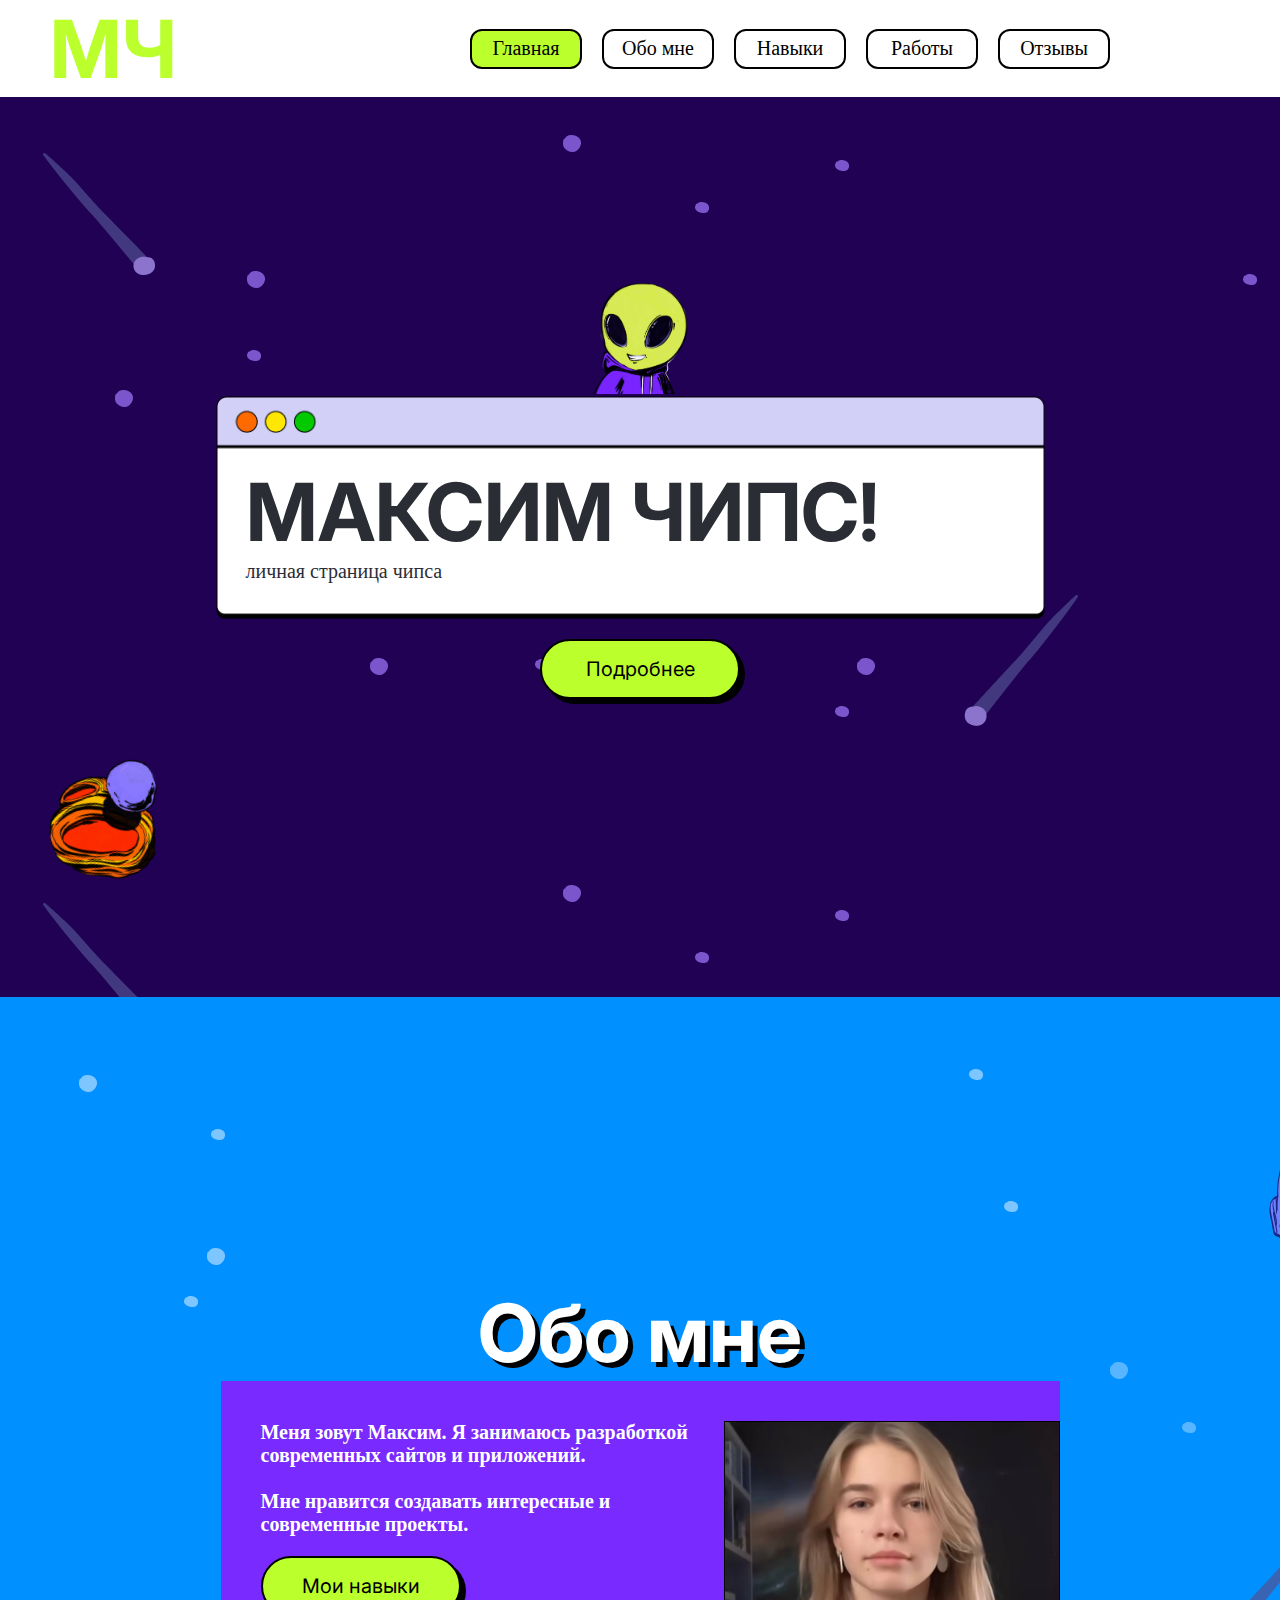
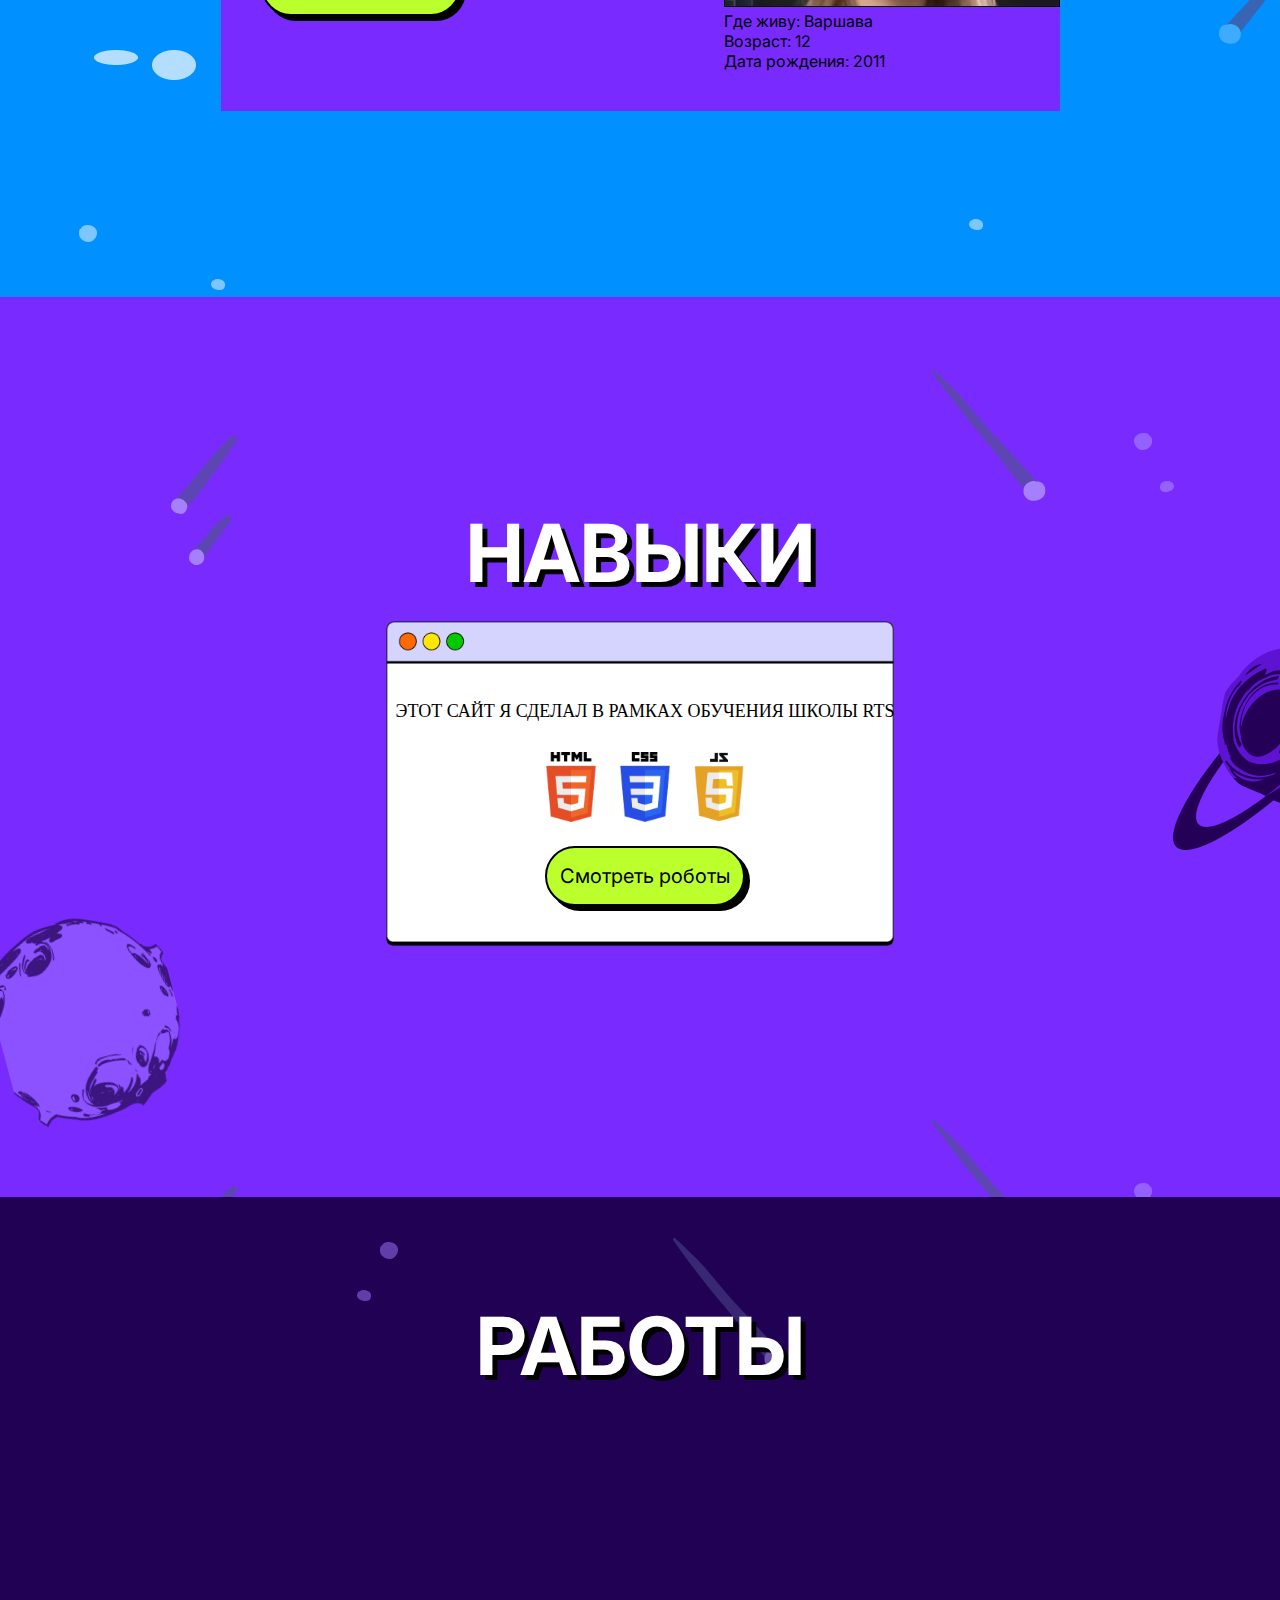
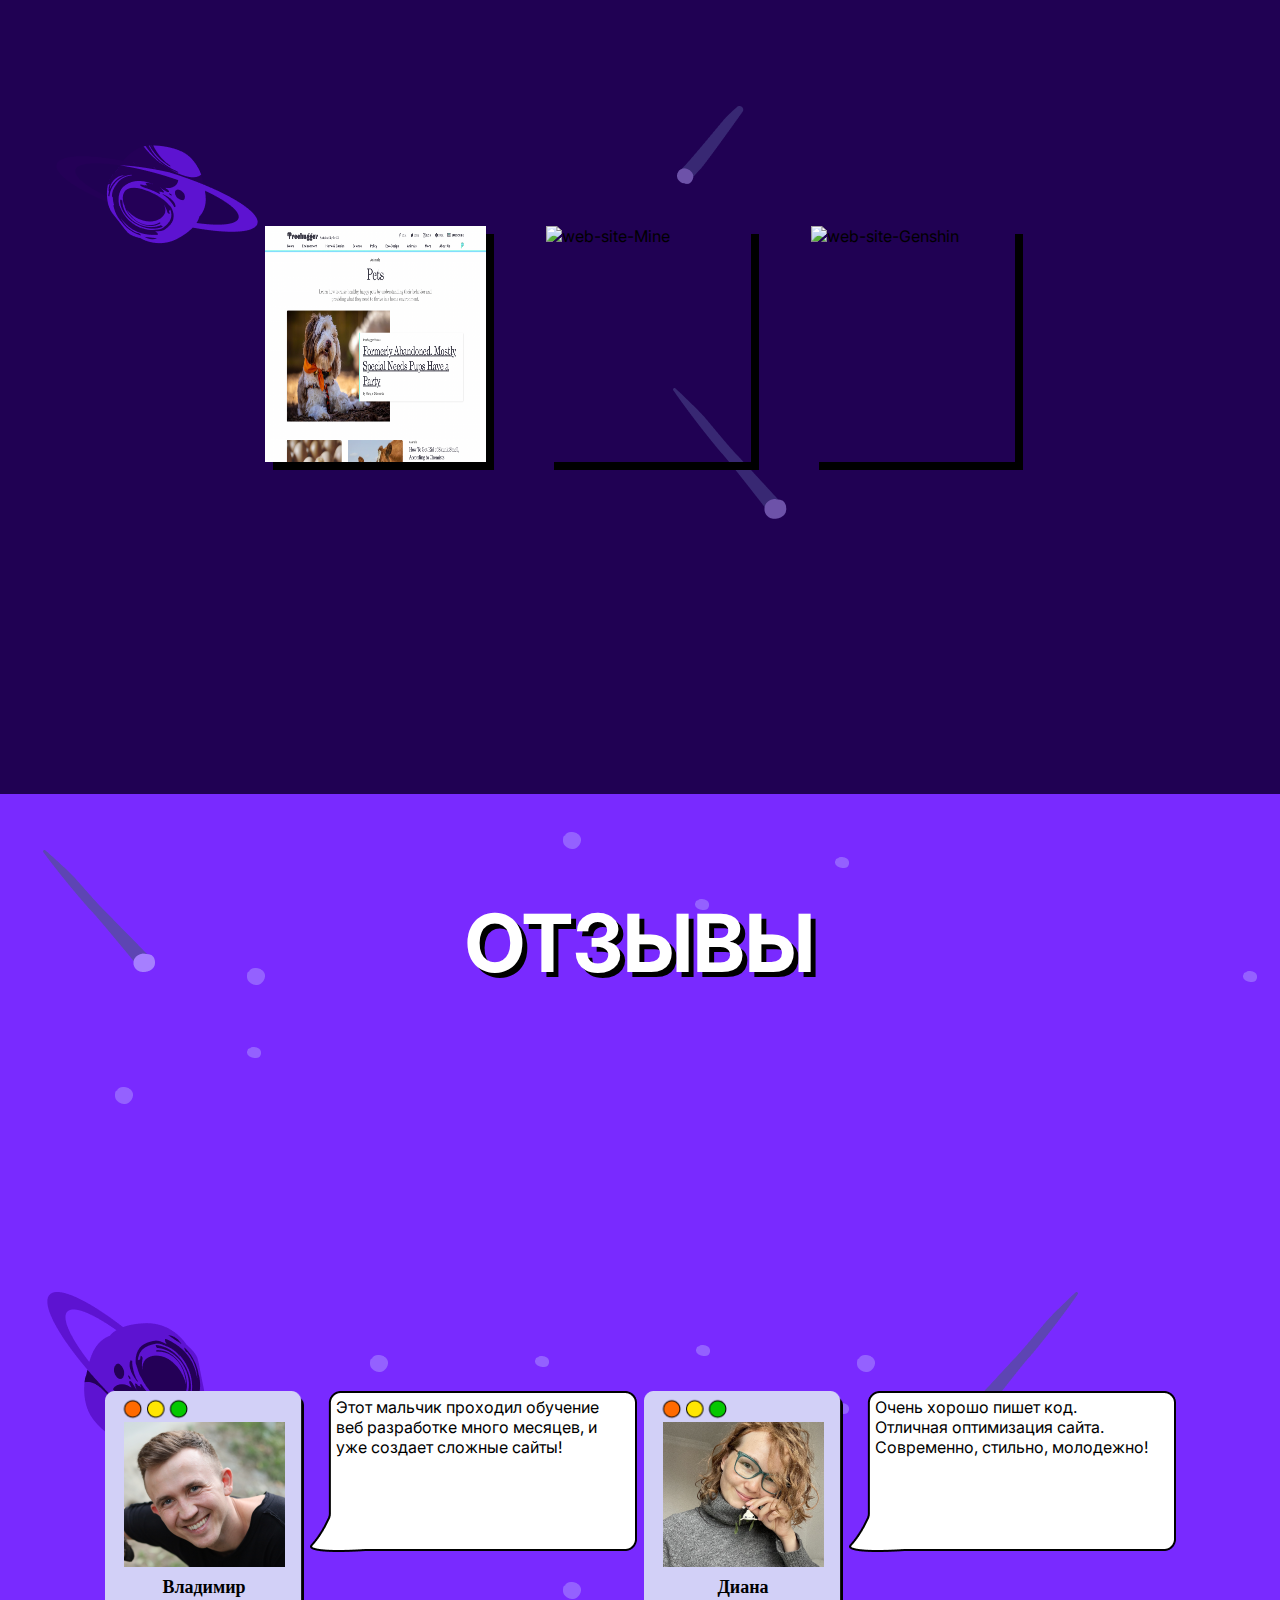
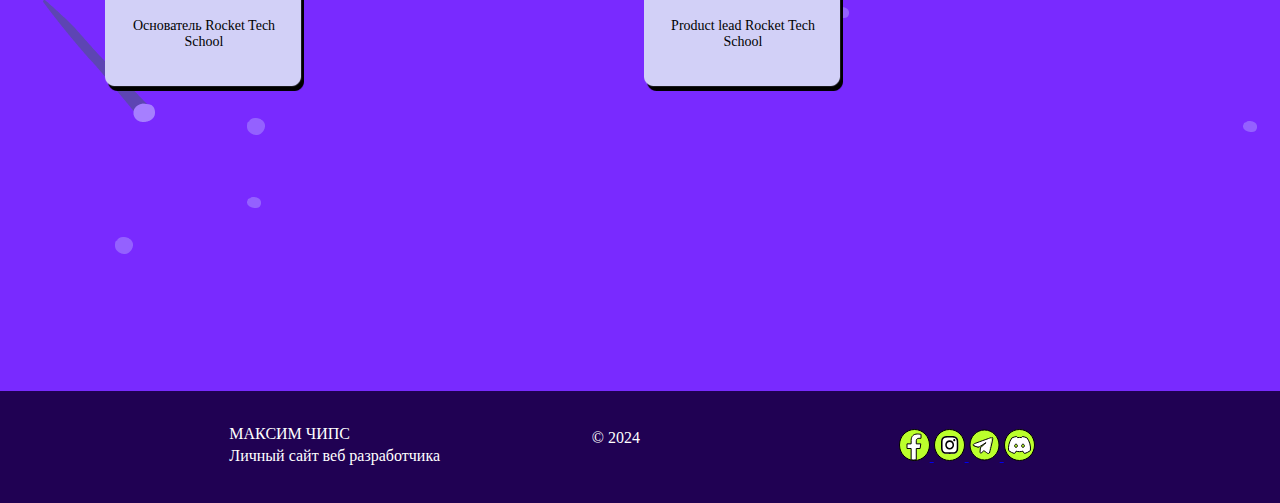
==== commit 5541debc: "cool" ====
--- a/index.html
+++ b/index.html
@@ -13,9 +13,10 @@
 
 <body>
     <header>
-        <nav>
-            <div class="fixed-menu">
-                <h1 class="logo">MЧ</h1>
+        <div class="header-content">
+            <h1 class="logo">MЧ</h1>
+            <nav>
+
                 <div class="nav-links">
                     <a class="nav-link main-link active" href="#main">Главная</a>
                     <a class="nav-link about-link" href="#about">Обо мне</a>
@@ -23,10 +24,9 @@
                     <a class="nav-link works-link " href="#works">Работы</a>
                     <a class="nav-link comments-link" idhref="#comments">Отзывы</a>
                 </div>
-            </div>
-        </nav>
+            </nav>
+        </div>
     </header>
-
     <section id="main">
         <div id="blocks" class="block">
             <div class="main-content">
--- a/style.css
+++ b/style.css
@@ -305,57 +305,170 @@
     width: 600px;
     height: 300px;
 } */
-nav {
-    position: fixed;
-    width: 100%;
+.logo {
+    color: #BBFF2C;
+    font-size: 80px;
+    padding-left: 50px;
+    position: relative;
+}
+
+header {
+    display: sticky;
     top: 0;
-    z-index: 2;
-
-    /* чтобы не валялись где-то в попе мира */
-    .fixed-menu {
+
+    .header-content {
         display: flex;
         justify-content: space-between;
         align-items: center;
-        flex: 1;
-
-        .logo {
-            color: #BBFF2C;
-            font-size: 80px;
-            padding-left: 50px;
-        }
-
-        .nav-links {
+    }
+}
+
+nav {
+
+    /* чтобы не валялись где-то в попе мира */
+    .nav-links {
+        display: flex;
+        justify-content: center;
+        flex-grow: 1;
+        padding-right: 150px;
+
+        .nav-link {
+            width: 112px;
+            height: 40px;
+            border-radius: 12px;
+            border: 2px solid #000;
+            background-color: #FFF;
+            text-decoration: none;
+            color: #000;
+            font-size: 20px;
+            font-family: 'Comfortaa';
             display: flex;
             justify-content: center;
-            flex-grow: 1;
-            padding-right: 150px;
-
-            .nav-link {
-                width: 112px;
-                height: 40px;
-                border-radius: 12px;
-                border: 2px solid #000;
-                background-color: #FFF;
-                text-decoration: none;
-                color: #000;
-                font-size: 20px;
-                font-family: 'Comfortaa';
-                display: flex;
-                justify-content: center;
-                align-items: center;
-                margin-right: 20px;
-                transition: 1.25;
-
-                &:hover {
-                    background-color: #7aa61c ;
-                }
+            align-items: center;
+            margin-right: 20px;
+            transition: 1.25;
+
+            &:hover {
+                background-color: #7aa61c;
             }
         }
     }
 
 
+
 }
 
 .active {
     background-color: #BBFF2C !important;
+}
+
+@media (width <=1000px) {
+    nav {
+        display: none;
+    }
+
+    .logo {
+        font-size: 40px;
+        padding-left: 20px;
+        padding-top: 10px;
+    }
+
+    .main-content {
+        max-width: 320px;
+    }
+
+    .main-title {
+        padding-top: 30px;
+        font-size: 30px;
+    }
+
+    .main-subtitle {
+        font-size: 15px;
+    }
+
+    .moving-planet .moving-planet2 {
+        display: none;
+    }
+
+    .title {
+        font-size: 50px;
+        padding-top: 30px;
+    }
+
+    .about-block {
+        flex-direction: column;
+        margin-top: 20px;
+        padding: 0;
+    }
+
+    .about-card {
+        order: -1;
+        background-size: contain;
+        padding-top: 20px;
+        width: 326px;
+        height: 296px;
+    }
+
+    .about-card img {
+        width: 85%;
+    }
+
+    .about-content {
+        width: 75%;
+        height: 250px;
+        margin-bottom: 20px;
+    }
+
+    .about-title {
+        font-size: 18px;
+    }
+
+    .skills-card {
+        margin: 20px;
+        padding-left: 10px;
+        background-size: contain;
+    }
+
+    .skills-card p {
+        font-size: 16px;
+        margin-top: 15%;
+        margin-bottom: 20px;
+    }
+
+    .skills-section {
+        min-height: 60vh;
+    }
+
+    .skills-card .button {
+        position: absolute;
+        bottom: 100px;
+    }
+
+    .works-block {
+        flex-direction: column;
+        padding: 20px 0;
+    }
+
+    .works-block img {
+        margin: 20px 0;
+        width: 80%;
+    }
+
+    .comments-block {
+        flex-direction: column;
+        align-items: center;
+        justify-content: flex-start;
+        margin: 0 auto;
+        padding-top: 50px;
+    }
+
+    .comment {
+        background-image:
+            url(img/comment-mobile.png);
+    }
+
+    .comment p {
+        font-size: 15px;
+        max-width: 290px;
+    }
 }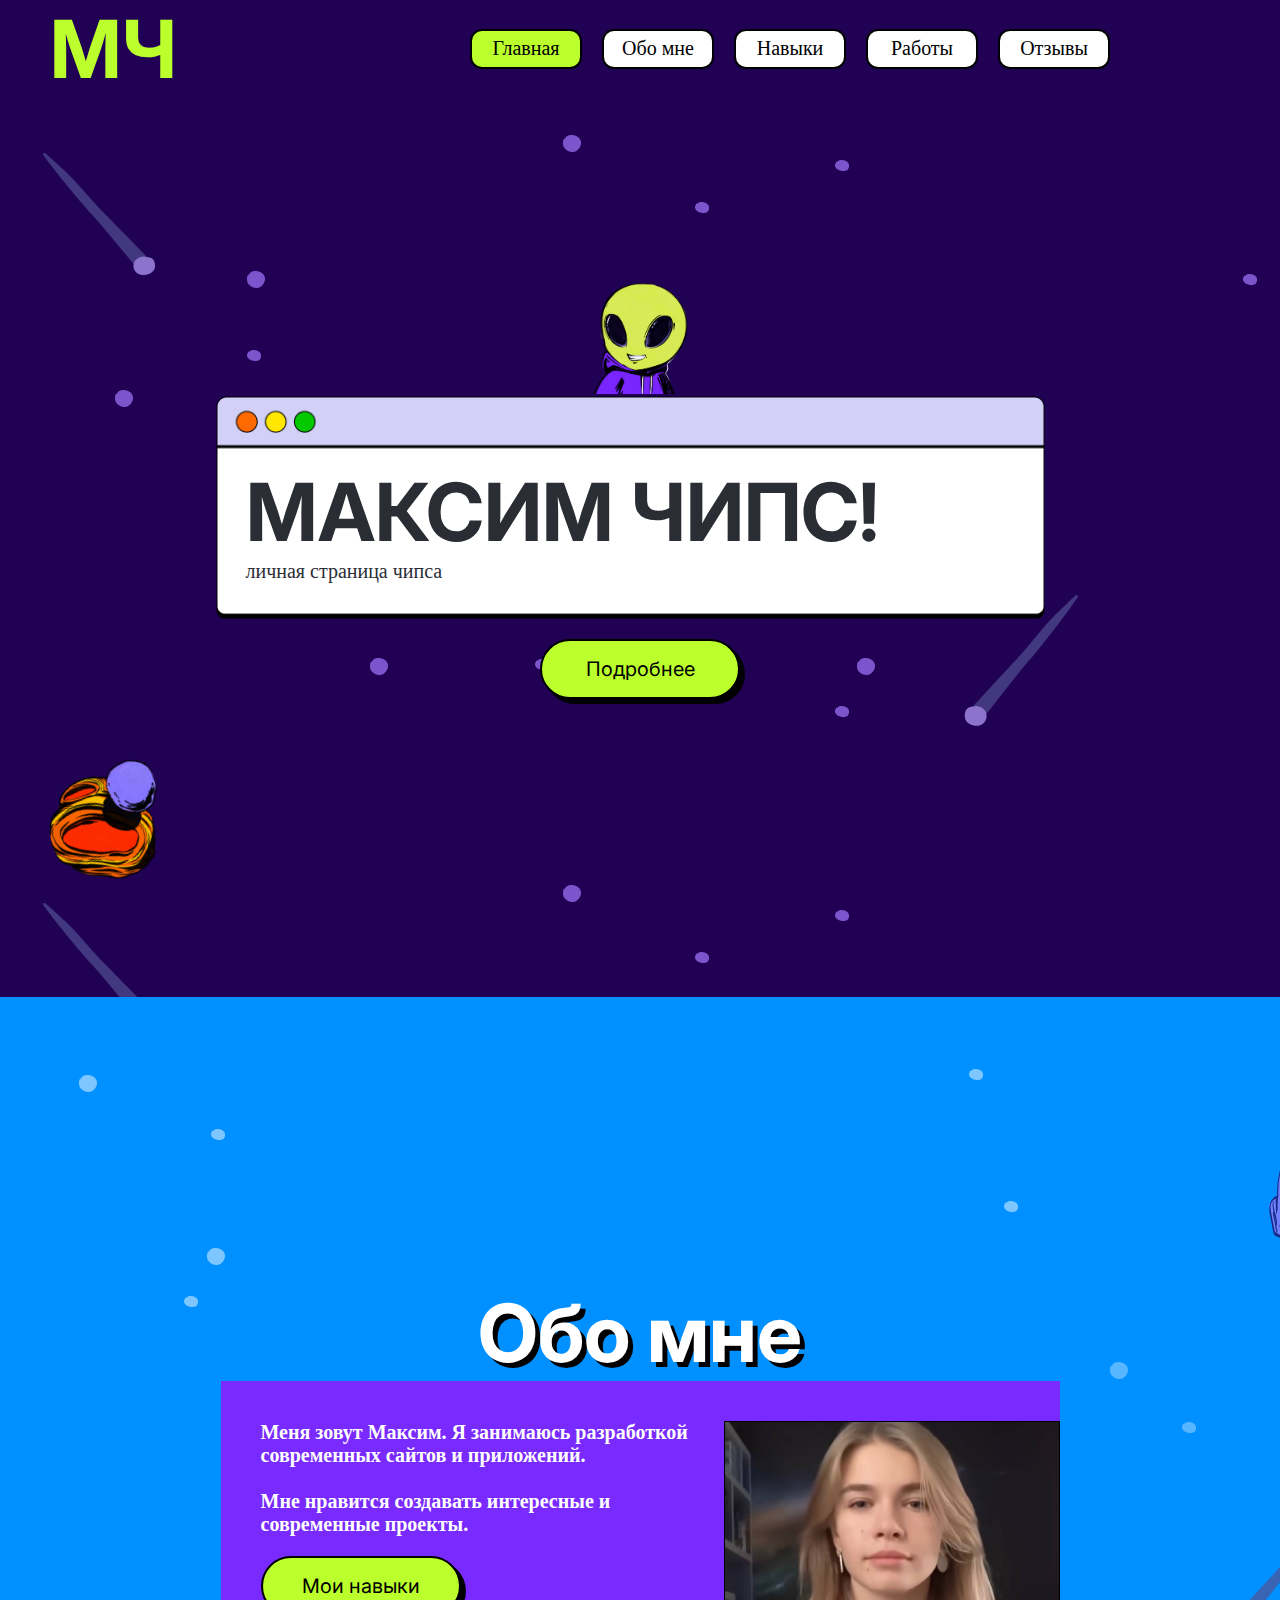
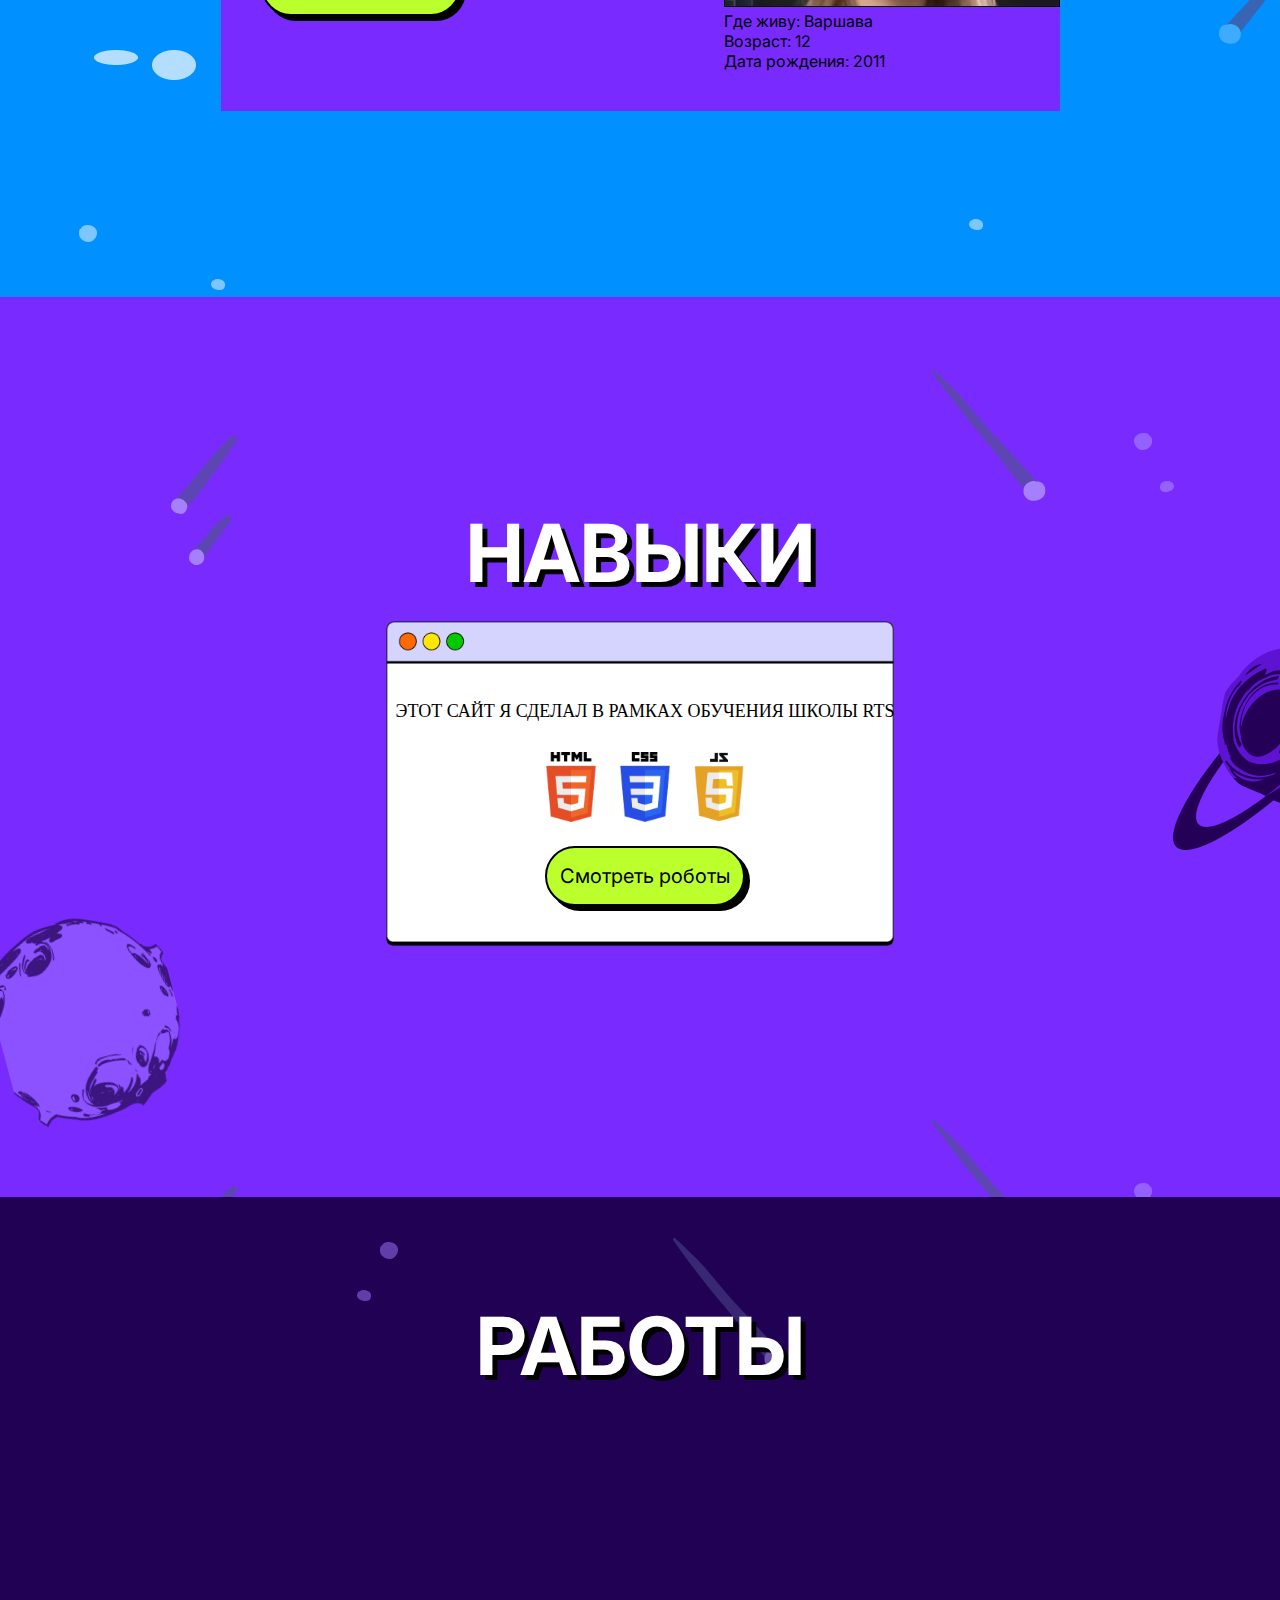
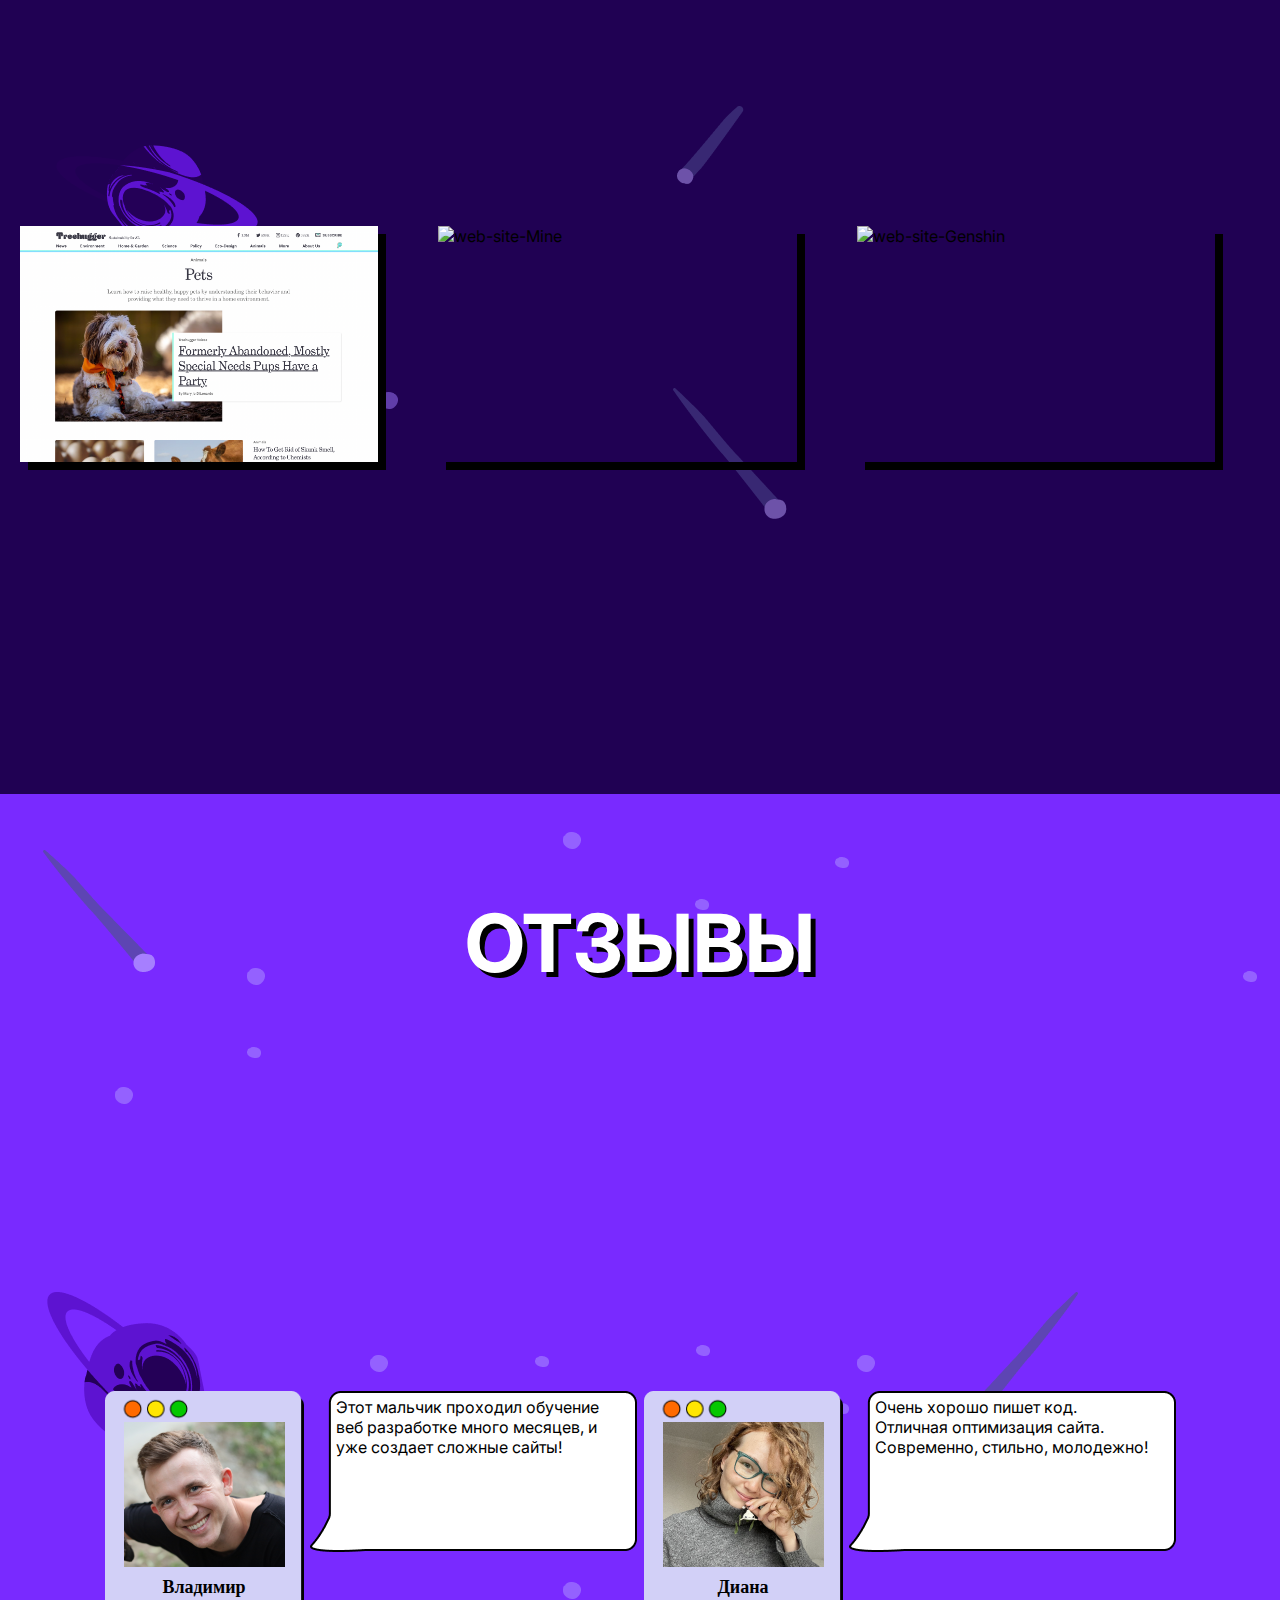
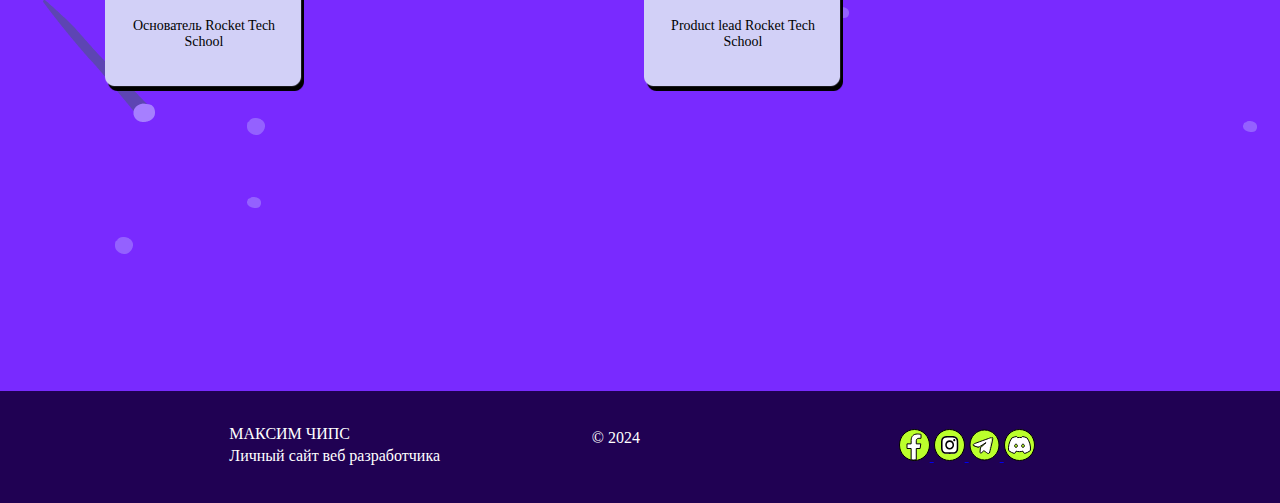
==== commit c57826f2: "lala" ====
--- a/index.html
+++ b/index.html
@@ -23,6 +23,25 @@
                     <a class="nav-link skills-link" href="#skills">Навыки</a>
                     <a class="nav-link works-link " href="#works">Работы</a>
                     <a class="nav-link comments-link" idhref="#comments">Отзывы</a>
+                </div>
+                <div class="mobile-button">
+                    <img src="img/mobile_menu.png" width="40">
+                </div>
+                <div class="mobile-menu hide">
+                    <div class="mobile-nav">
+                        <div class="mobile-nav-links">
+                            <a class="nav-link" href="#main">
+                                Главная</a>
+                            <a class="nav-link" href="#about">
+                                Обо мне</a>
+                            <a class="nav-link" href="#skills">
+                                Навыки</a>
+                            <a class="nav-link" href="#works">
+                                Работы</a>
+                            <a class="nav-link" href="#comments">
+                                Отзывы</a>
+                        </div>
+                    </div>
                 </div>
             </nav>
         </div>
--- a/style.css
+++ b/style.css
@@ -41,7 +41,7 @@
     justify-content: center;
     align-items: center;
     flex-direction: column;
-    height: 100vh;
+    min-height: 100vh;
     position: relative;
 }
 
@@ -313,8 +313,10 @@
 }
 
 header {
-    display: sticky;
+    position: sticky;
     top: 0;
+    z-index: 2;
+    background-color: #200153;
 
     .header-content {
         display: flex;
@@ -362,6 +364,51 @@
     background-color: #BBFF2C !important;
 }
 
+.mobile-button {
+    /* FIRE IN THE HOLE!!! */
+    display: none;
+    padding-top: 10px;
+    width: 40px;
+    position: absolute;
+    right: 20px;
+}
+
+.hide {
+    display: none;
+}
+
+.mobile-menu {
+    position: absolute;
+    top: 0;
+    z-index: 0;
+    width: 100%;
+    background-color: #200153;
+    min-height: 100vh;
+}
+
+.mobile-nav {
+    height: 100vh;
+    display: flex;
+    flex-direction: column;
+    justify-content: center;
+    align-items: center;
+}
+
+.mobile-nav-links .nav-link {
+    margin-bottom: 30px;
+    width: 210px;
+    height: 50px;
+}
+.off-scroll{
+    overflow: hidden;
+}
+
+@media (max-width: 1000px) {
+    .mobile-button {
+        display: block;
+    }
+}
+
 @media (width <=1000px) {
     nav {
         display: none;
@@ -455,6 +502,7 @@
     }
 
     .comments-block {
+        display: flex;
         flex-direction: column;
         align-items: center;
         justify-content: flex-start;
@@ -463,12 +511,17 @@
     }
 
     .comment {
-        background-image:
-            url(img/comment-mobile.png);
+        border: 2px solid black;
+        background: white;
+        border-radius: 8px;
     }
 
     .comment p {
         font-size: 15px;
         max-width: 290px;
     }
+
+    #comments {
+        padding-bottom: 20px;
+    }
 }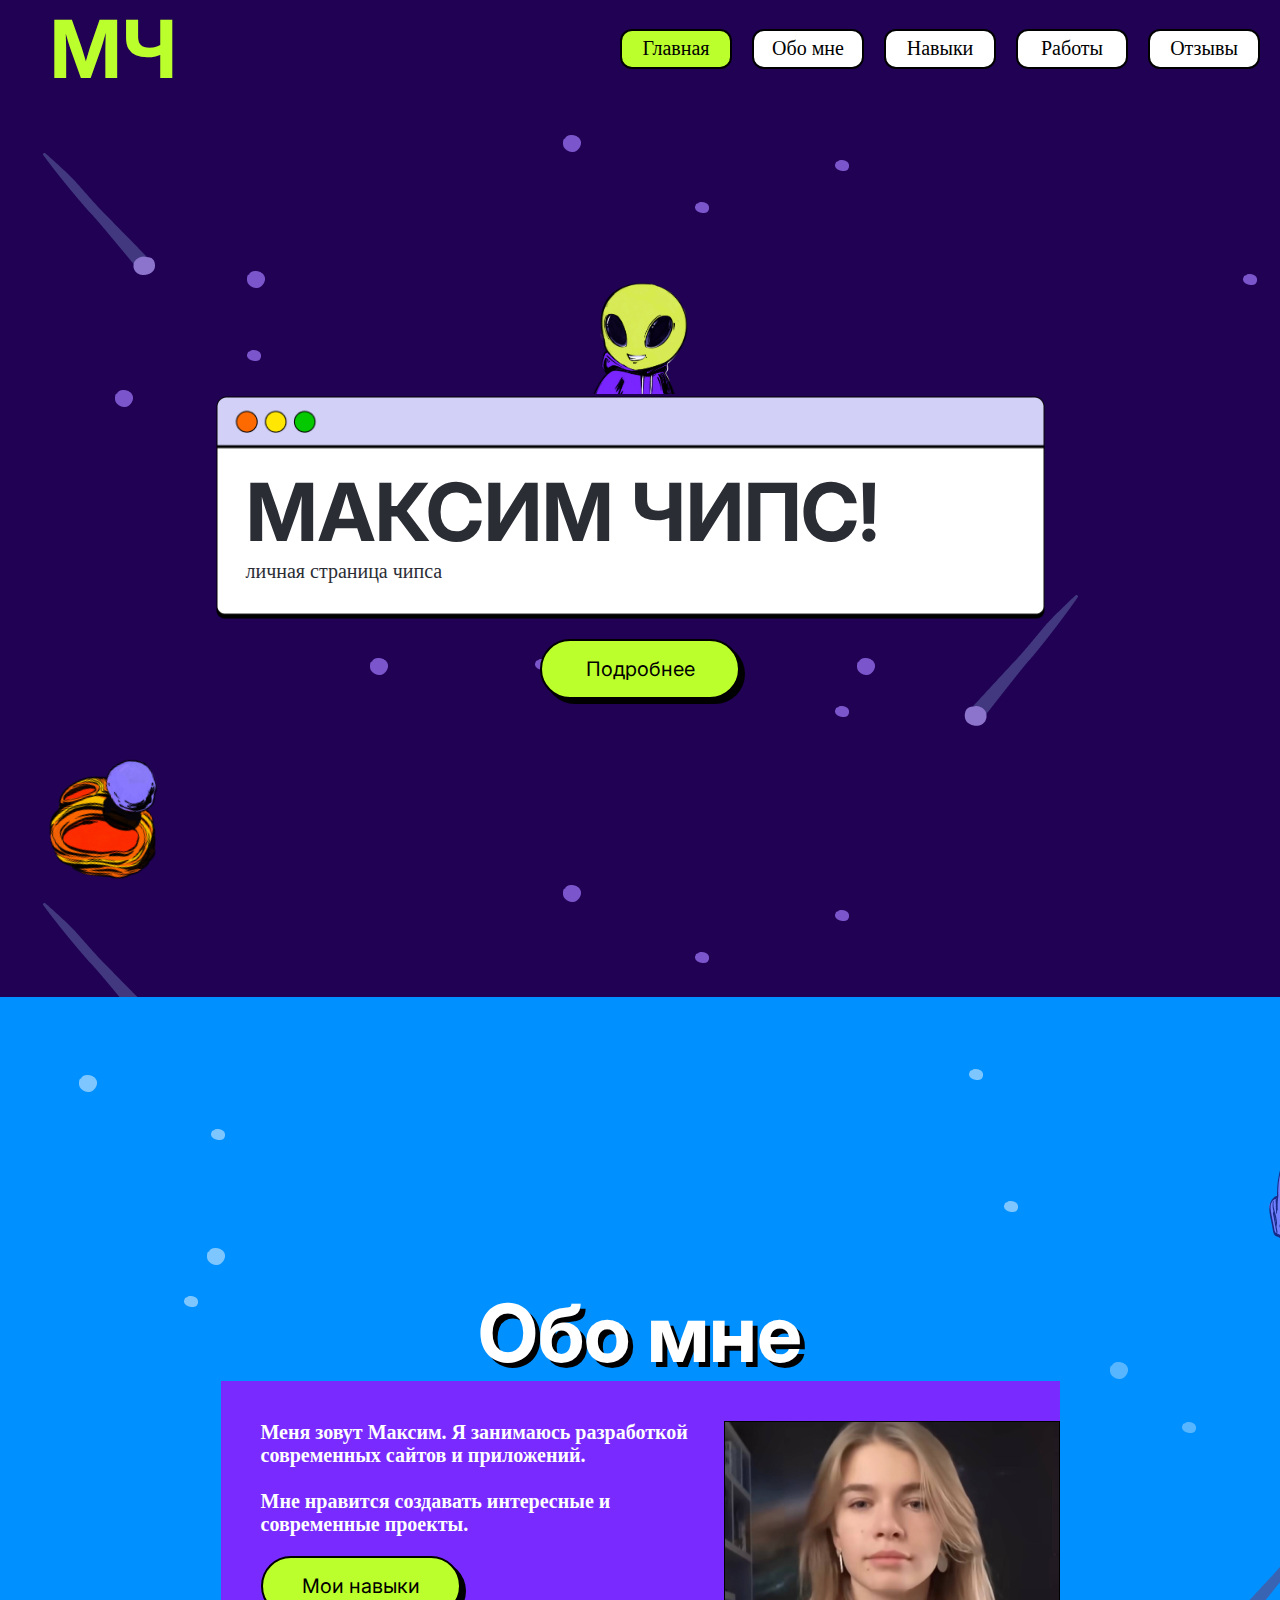
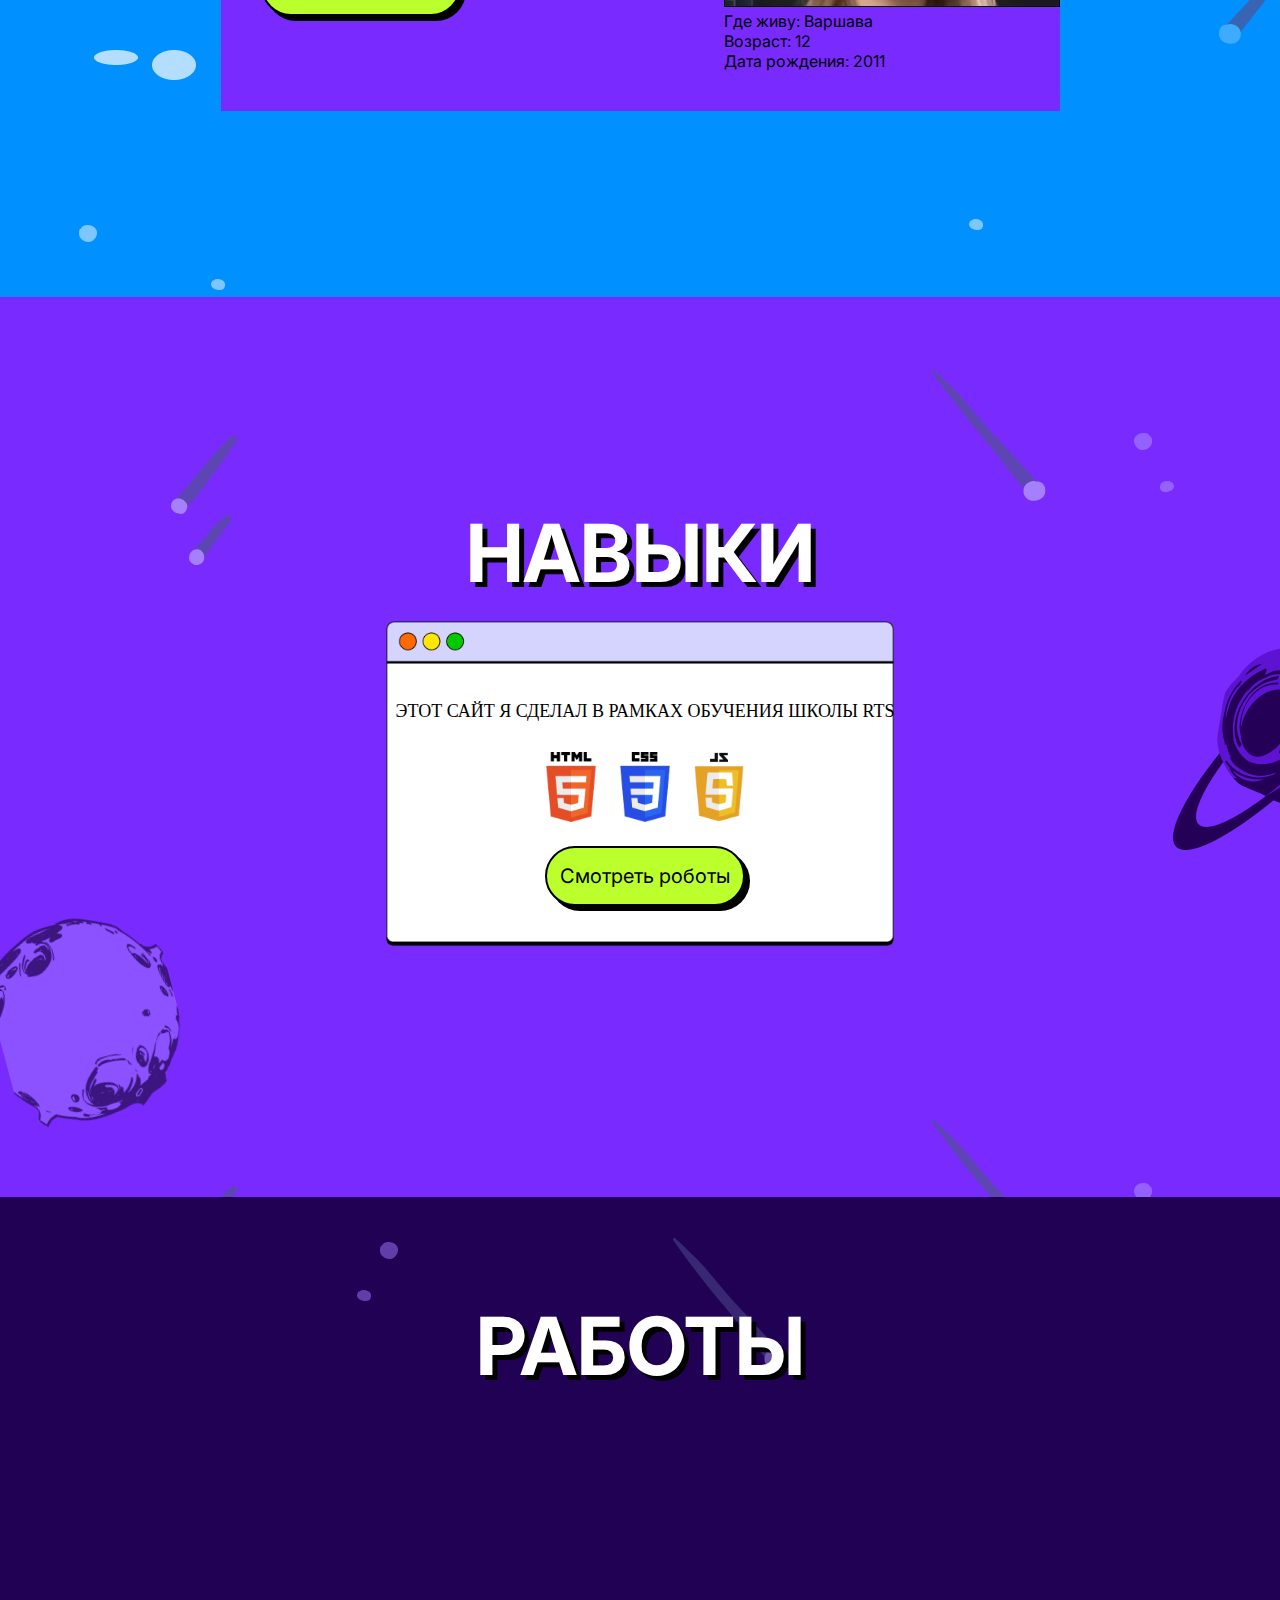
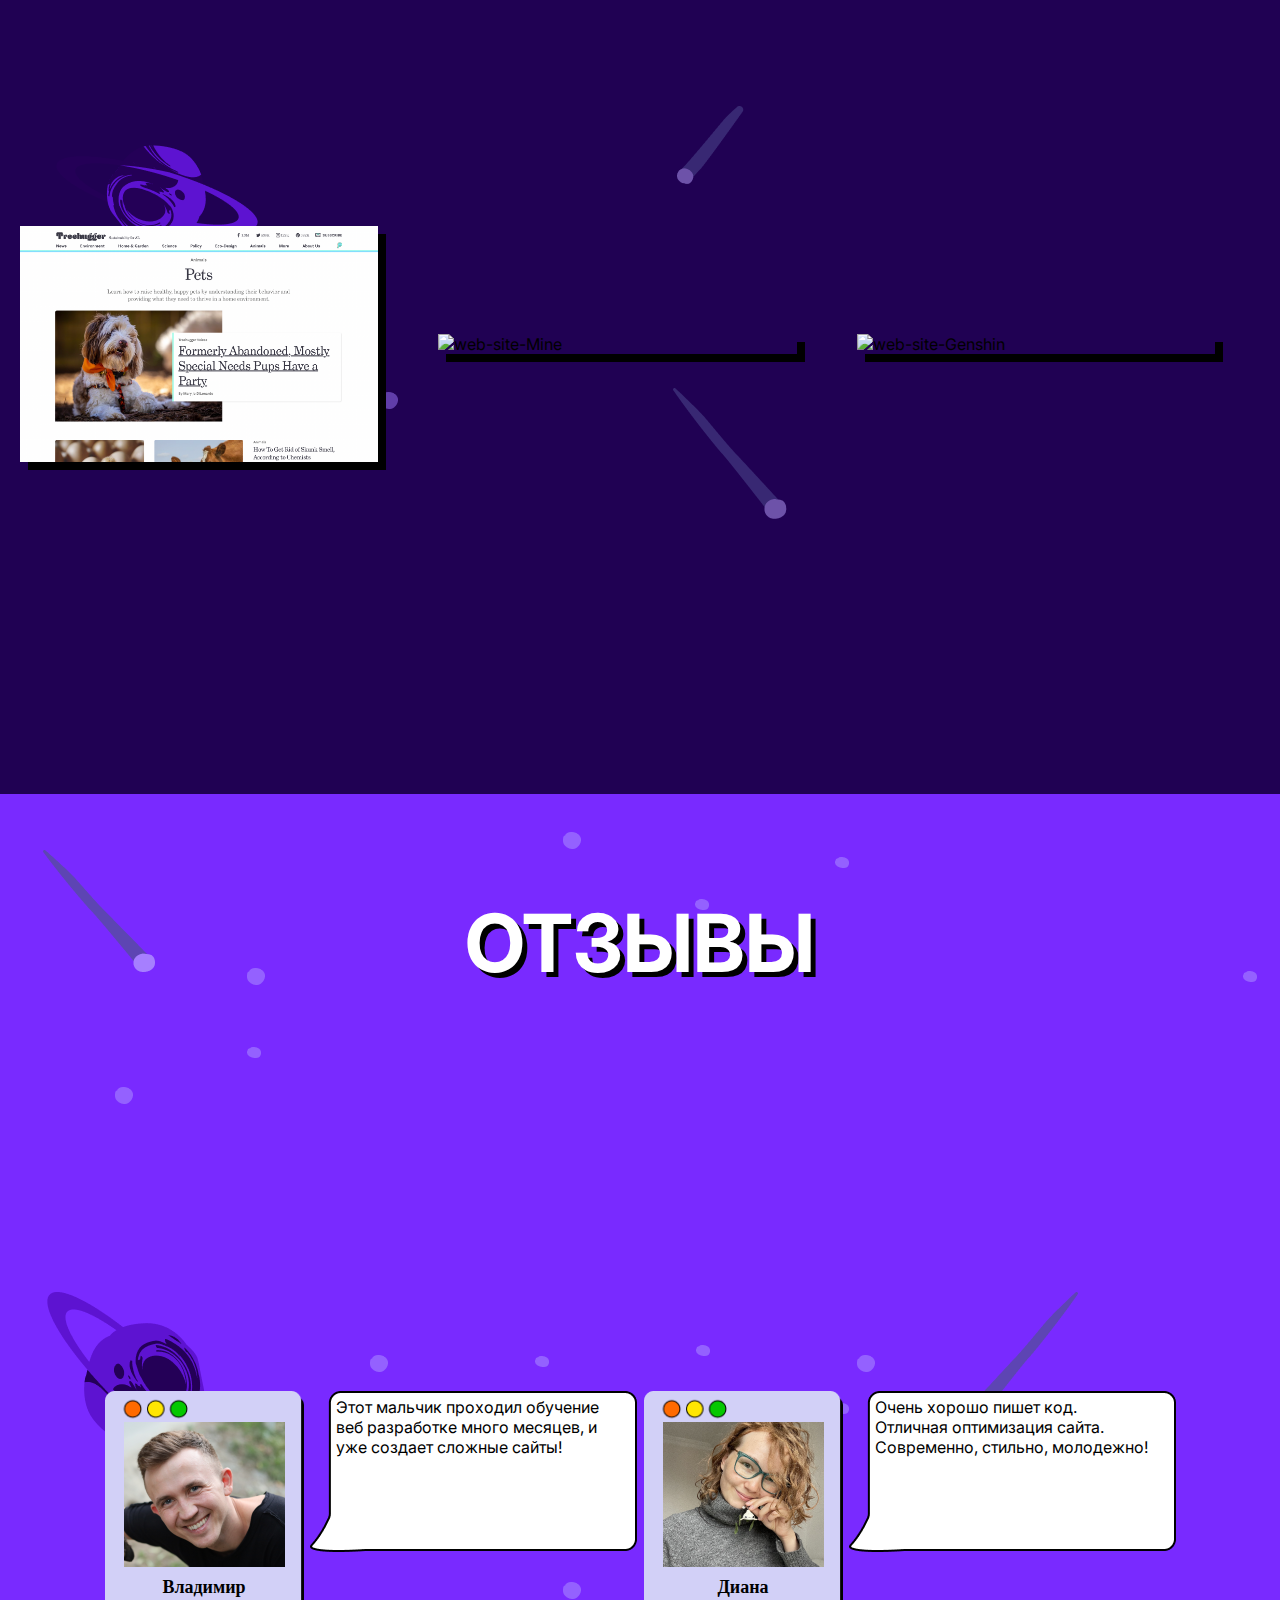
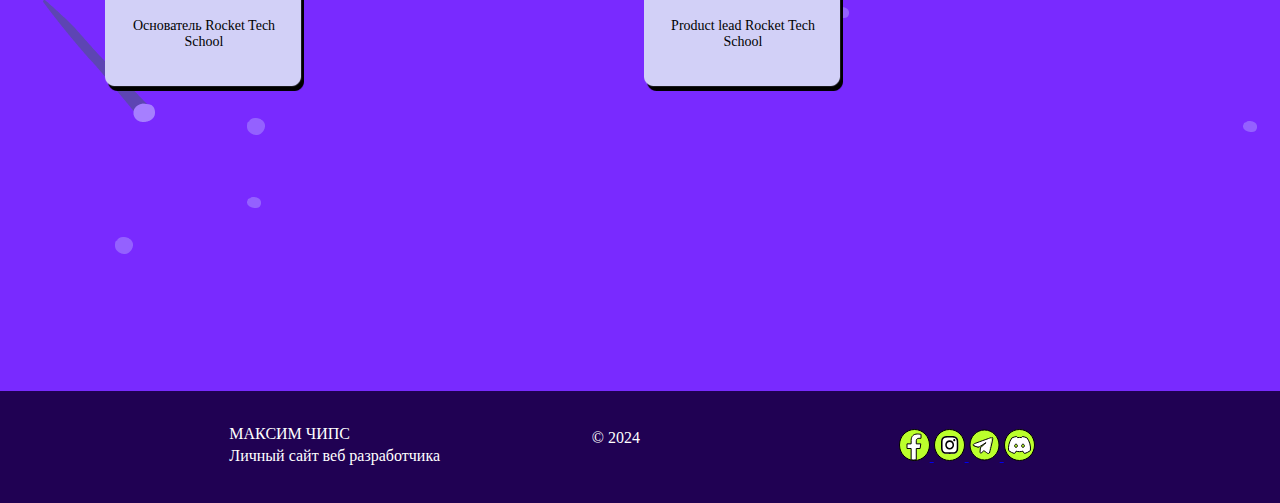
==== commit 9f281e8f: "cockie" ====
--- a/index.html
+++ b/index.html
@@ -15,33 +15,32 @@
     <header>
         <div class="header-content">
             <h1 class="logo">MЧ</h1>
+            <div class="mobile-button">
+                <img src="img/mobile_menu.png" width="40">
+            </div>
+            <div class="mobile-menu hide">
+                <div class="mobile-nav">
+                    <div class="mobile-nav-links">
+                        <a class="mobile-link" href="#main">
+                            Главная</a>
+                        <a class="mobile-link" href="#about">
+                            Обо мне</a>
+                        <a class="mobile-link" href="#skills">
+                            Навыки</a>
+                        <a class="mobile-link" href="#works">
+                            Работы</a>
+                        <a class="mobile-link" href="#comments">
+                            Отзывы</a>
+                    </div>
+                </div>
+            </div>
             <nav>
-
                 <div class="nav-links">
                     <a class="nav-link main-link active" href="#main">Главная</a>
                     <a class="nav-link about-link" href="#about">Обо мне</a>
                     <a class="nav-link skills-link" href="#skills">Навыки</a>
                     <a class="nav-link works-link " href="#works">Работы</a>
                     <a class="nav-link comments-link" idhref="#comments">Отзывы</a>
-                </div>
-                <div class="mobile-button">
-                    <img src="img/mobile_menu.png" width="40">
-                </div>
-                <div class="mobile-menu hide">
-                    <div class="mobile-nav">
-                        <div class="mobile-nav-links">
-                            <a class="nav-link" href="#main">
-                                Главная</a>
-                            <a class="nav-link" href="#about">
-                                Обо мне</a>
-                            <a class="nav-link" href="#skills">
-                                Навыки</a>
-                            <a class="nav-link" href="#works">
-                                Работы</a>
-                            <a class="nav-link" href="#comments">
-                                Отзывы</a>
-                        </div>
-                    </div>
                 </div>
             </nav>
         </div>
--- a/style.css
+++ b/style.css
@@ -205,8 +205,14 @@
 #imgs {
     display: flex;
     gap: 20px;
-    /* text-align: center; */
-}
+    flex-direction: column;
+    align-items: center;
+/* text-align: center; */
+    @media (width >= 1024px){
+        flex-direction: row;
+    }
+}
+
 
 #umg {
     margin: 0 20px;
@@ -332,7 +338,7 @@
         display: flex;
         justify-content: center;
         flex-grow: 1;
-        padding-right: 150px;
+        /* padding-right: 150px; */
 
         .nav-link {
             width: 112px;
@@ -366,11 +372,14 @@
 
 .mobile-button {
     /* FIRE IN THE HOLE!!! */
-    display: none;
     padding-top: 10px;
     width: 40px;
     position: absolute;
     right: 20px;
+    @media (width >= 1024px){
+        display: none;
+        
+    }
 }
 
 .hide {
@@ -399,19 +408,24 @@
     width: 210px;
     height: 50px;
 }
-.off-scroll{
+
+.off-scroll {
     overflow: hidden;
 }
 
-@media (max-width: 1000px) {
+/* @media (max-width: 1000px) {
     .mobile-button {
         display: block;
     }
-}
-
-@media (width <=1000px) {
+} */
+
+@media (width <=1024px) {
     nav {
         display: none;
+    }
+
+    #umg{
+        width: 258px;
     }
 
     .logo {
@@ -491,15 +505,21 @@
         bottom: 100px;
     }
 
-    .works-block {
+    .works {
+        .works-block {
+            flex-direction: column;
+            padding: 20px 0;
+        }
+
+        .works-block img {
+            margin: 20px 0;
+            width: 80%;
+        }
+    }
+    /* #imgs{
+        display: flex;
         flex-direction: column;
-        padding: 20px 0;
-    }
-
-    .works-block img {
-        margin: 20px 0;
-        width: 80%;
-    }
+    } */
 
     .comments-block {
         display: flex;
@@ -524,4 +544,22 @@
     #comments {
         padding-bottom: 20px;
     }
+    .mobile-link{
+        padding: 24px 40px;
+        border-radius: 100px;
+        border: 2px solid #000;
+        background: #fefffd;
+        display: grid;
+        /* justify-content: center; */
+        justify-items: center;
+        /* text-align: center; */
+        align-items: center;
+        /* text-align: center; */
+        box-shadow: 5px 5px 0 #000000;
+        margin-top: 20px;
+        transition-duration: 0.3s;
+        text-decoration: none;
+        font-size: 30px;
+        color: #000;
+    }
 }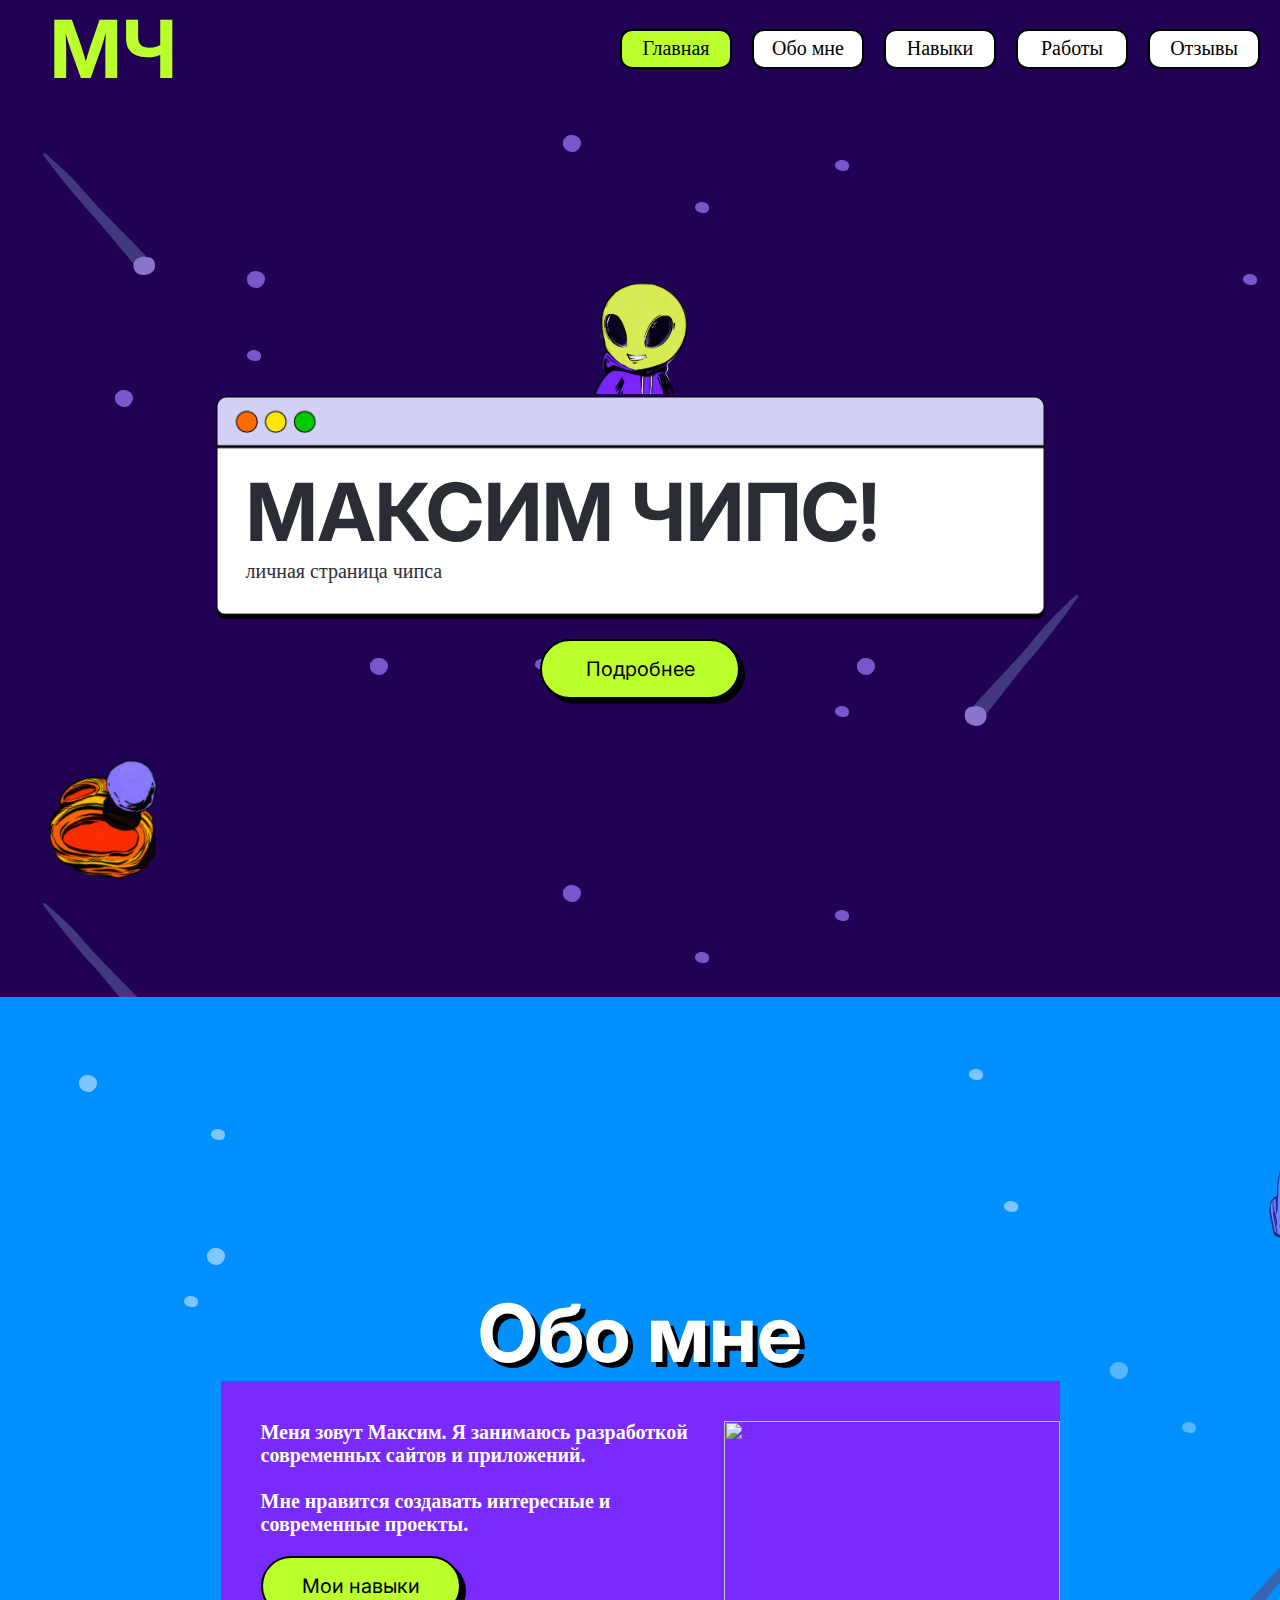
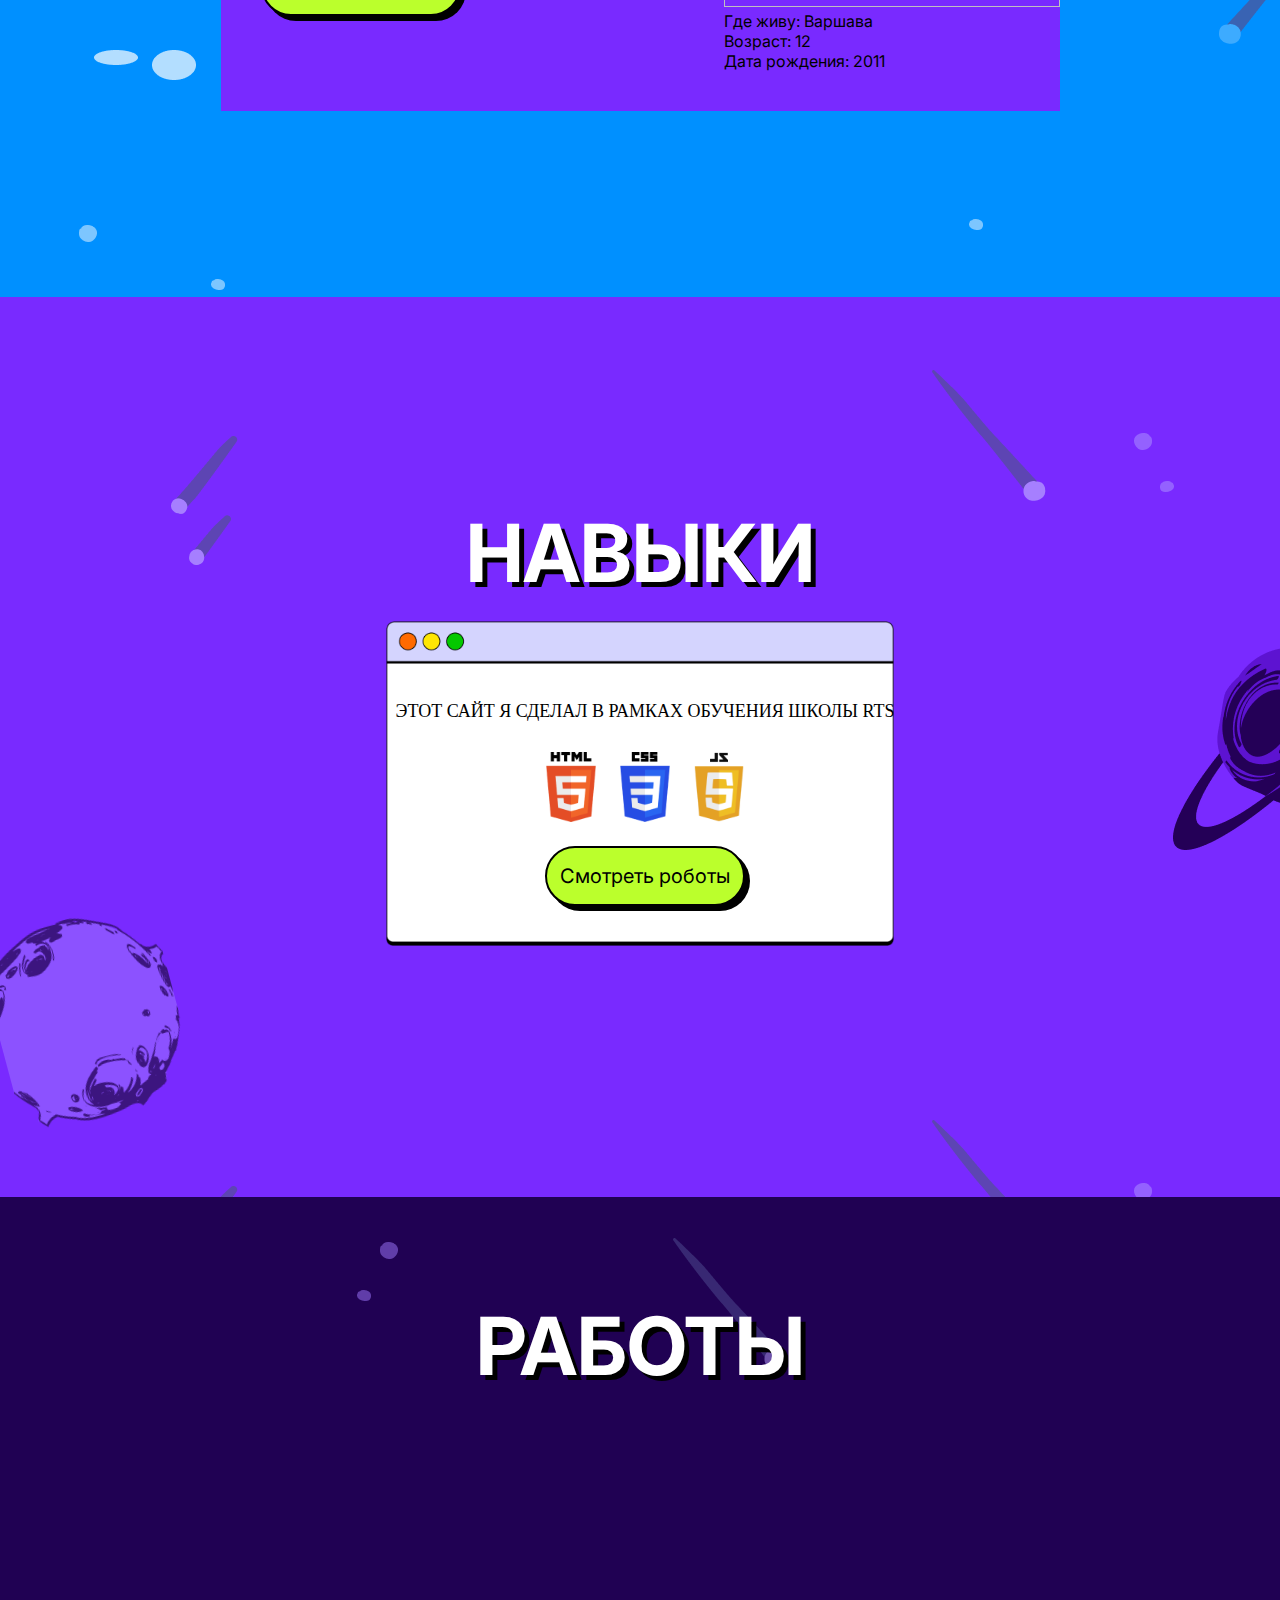
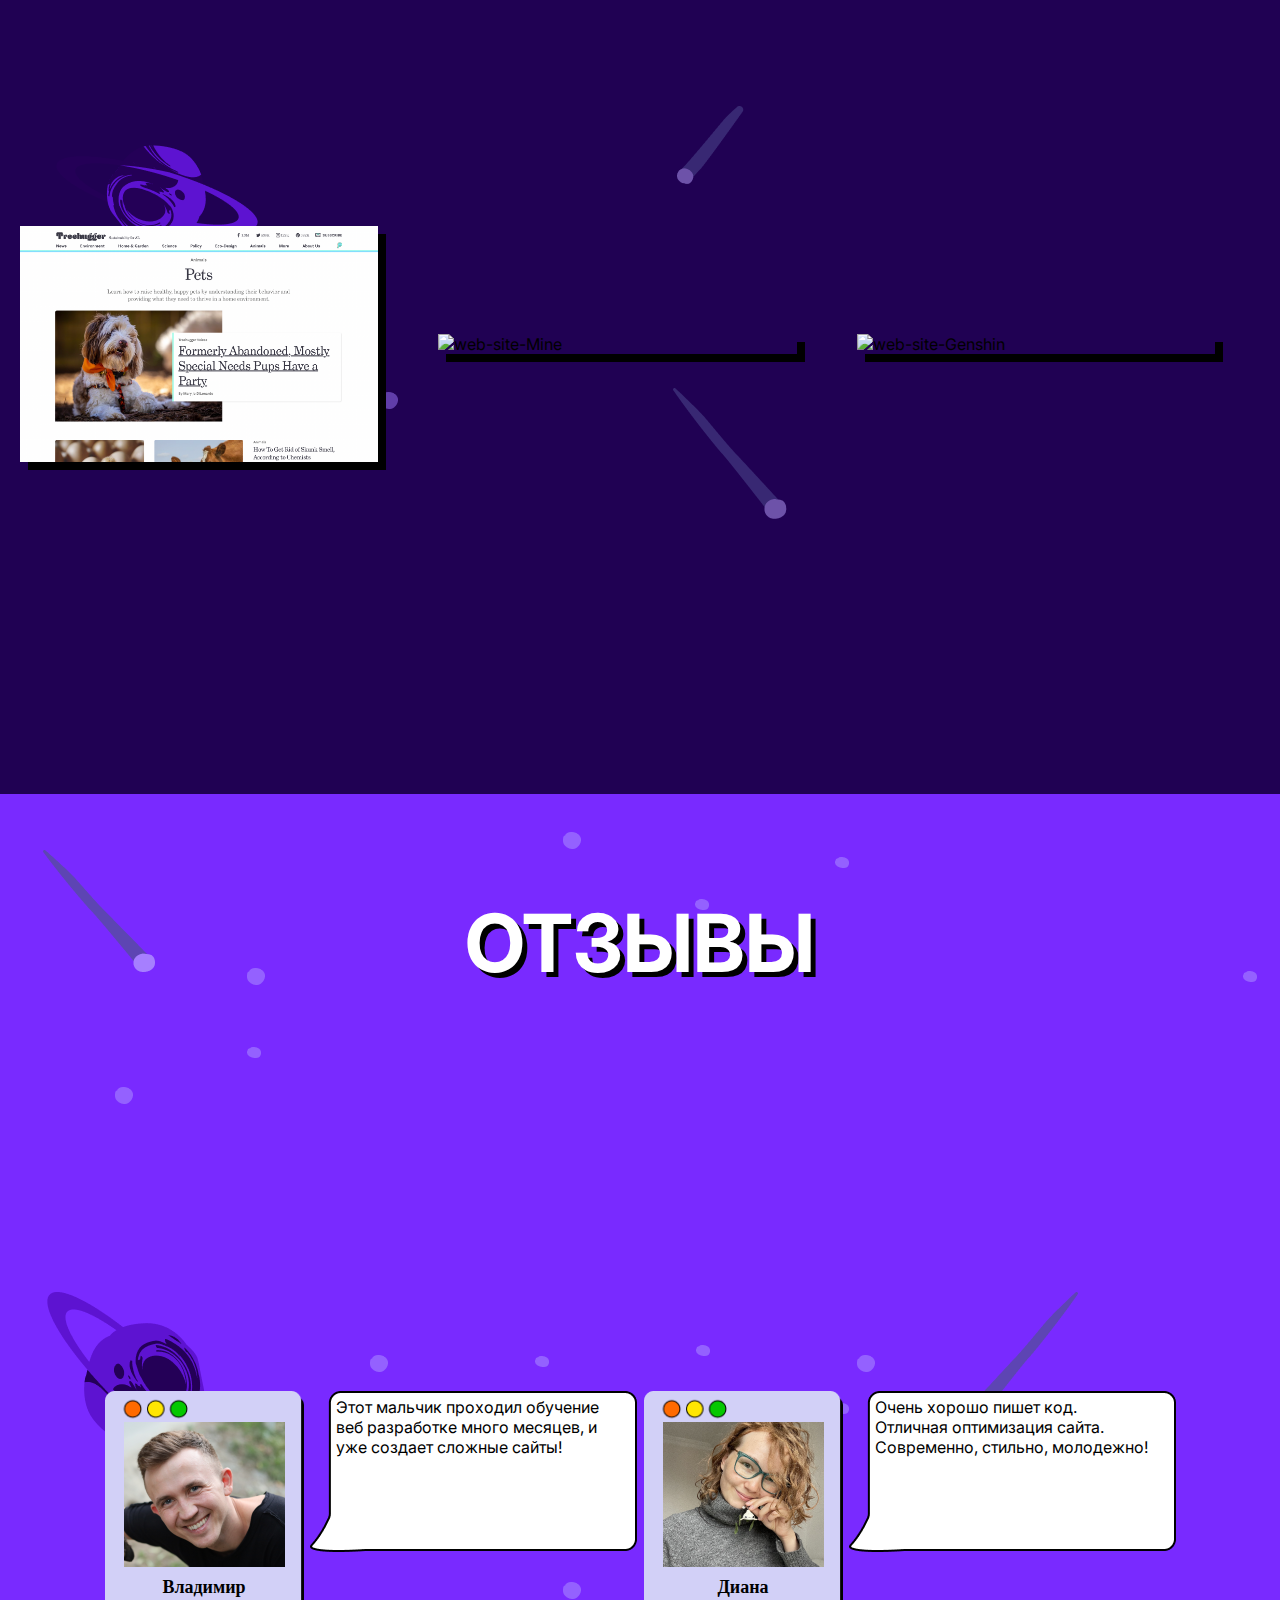
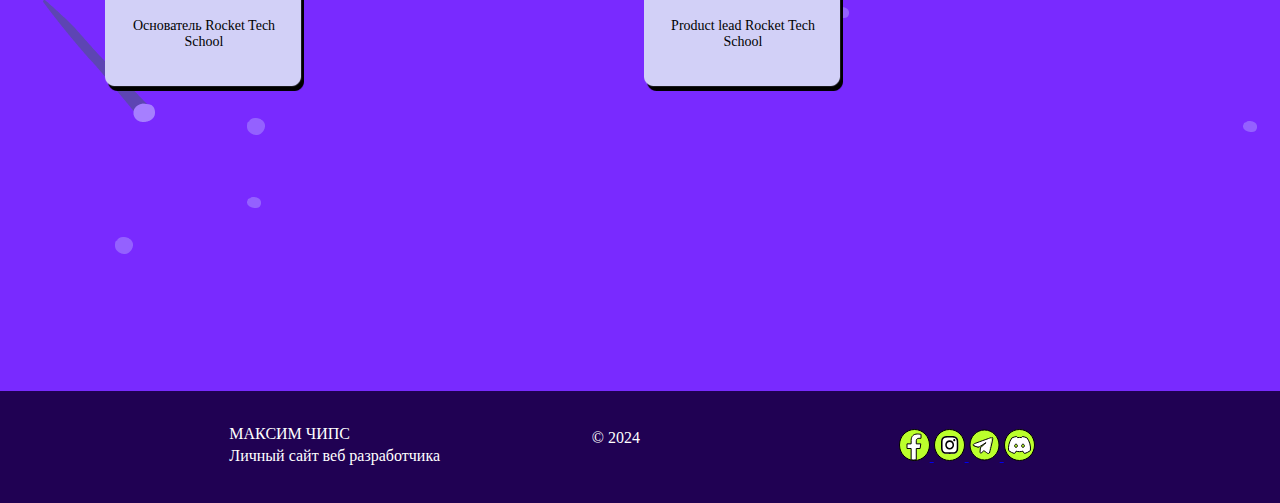
==== commit b542055d: "coc" ====
--- a/index.html
+++ b/index.html
@@ -78,7 +78,7 @@
                     </div>
                 </div>
                 <div class="about-card">
-                    <img src="img/photo.png">
+                    <img src="img/IMG_7851.jpg" class="about-img">
                     <p>Где живу: Варшава</p>
                     <p>Возраст: 12</p>
                     <p>Дата рождения: 2011</p>
--- a/style.css
+++ b/style.css
@@ -411,6 +411,15 @@
 
 .off-scroll {
     overflow: hidden;
+}
+
+.about-img{
+    width: 336px;
+    height: 186px;
+
+    @media (width <=1024px){
+        height: auto;
+    }
 }
 
 /* @media (max-width: 1000px) {
